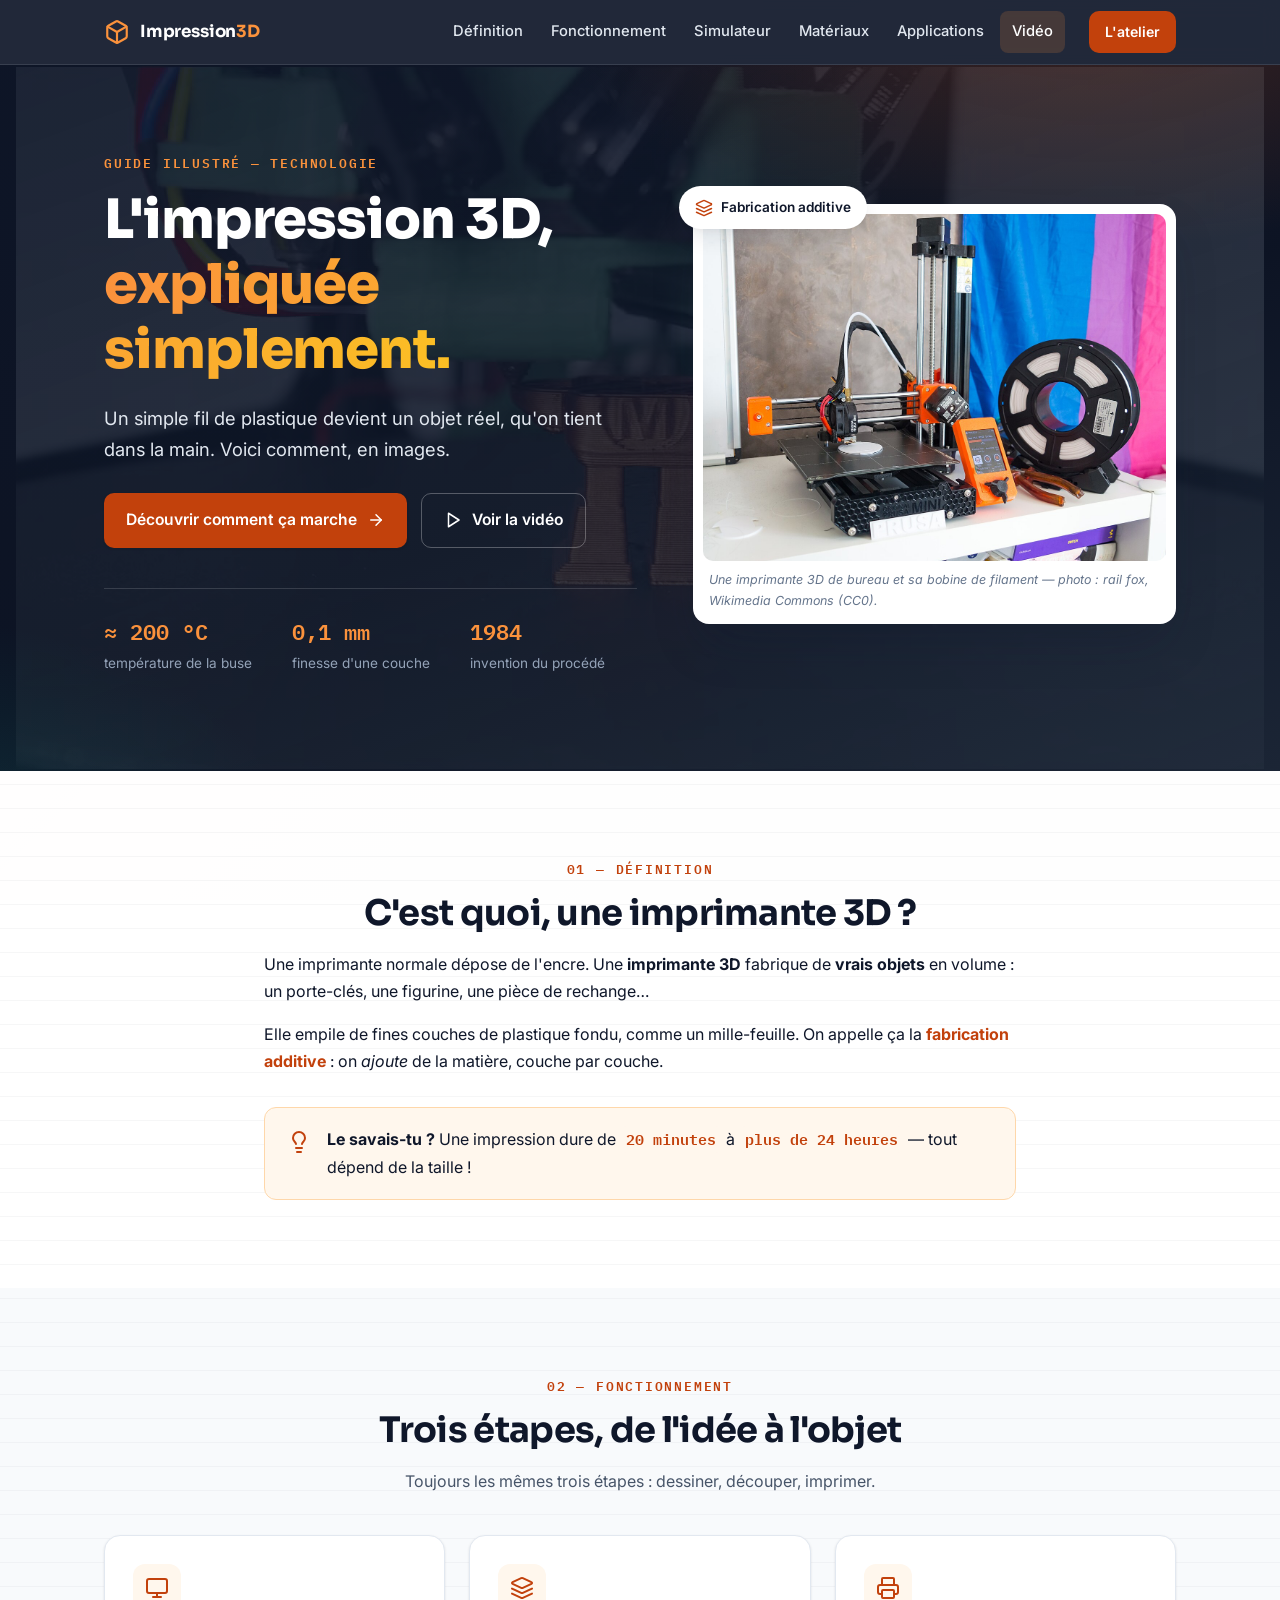
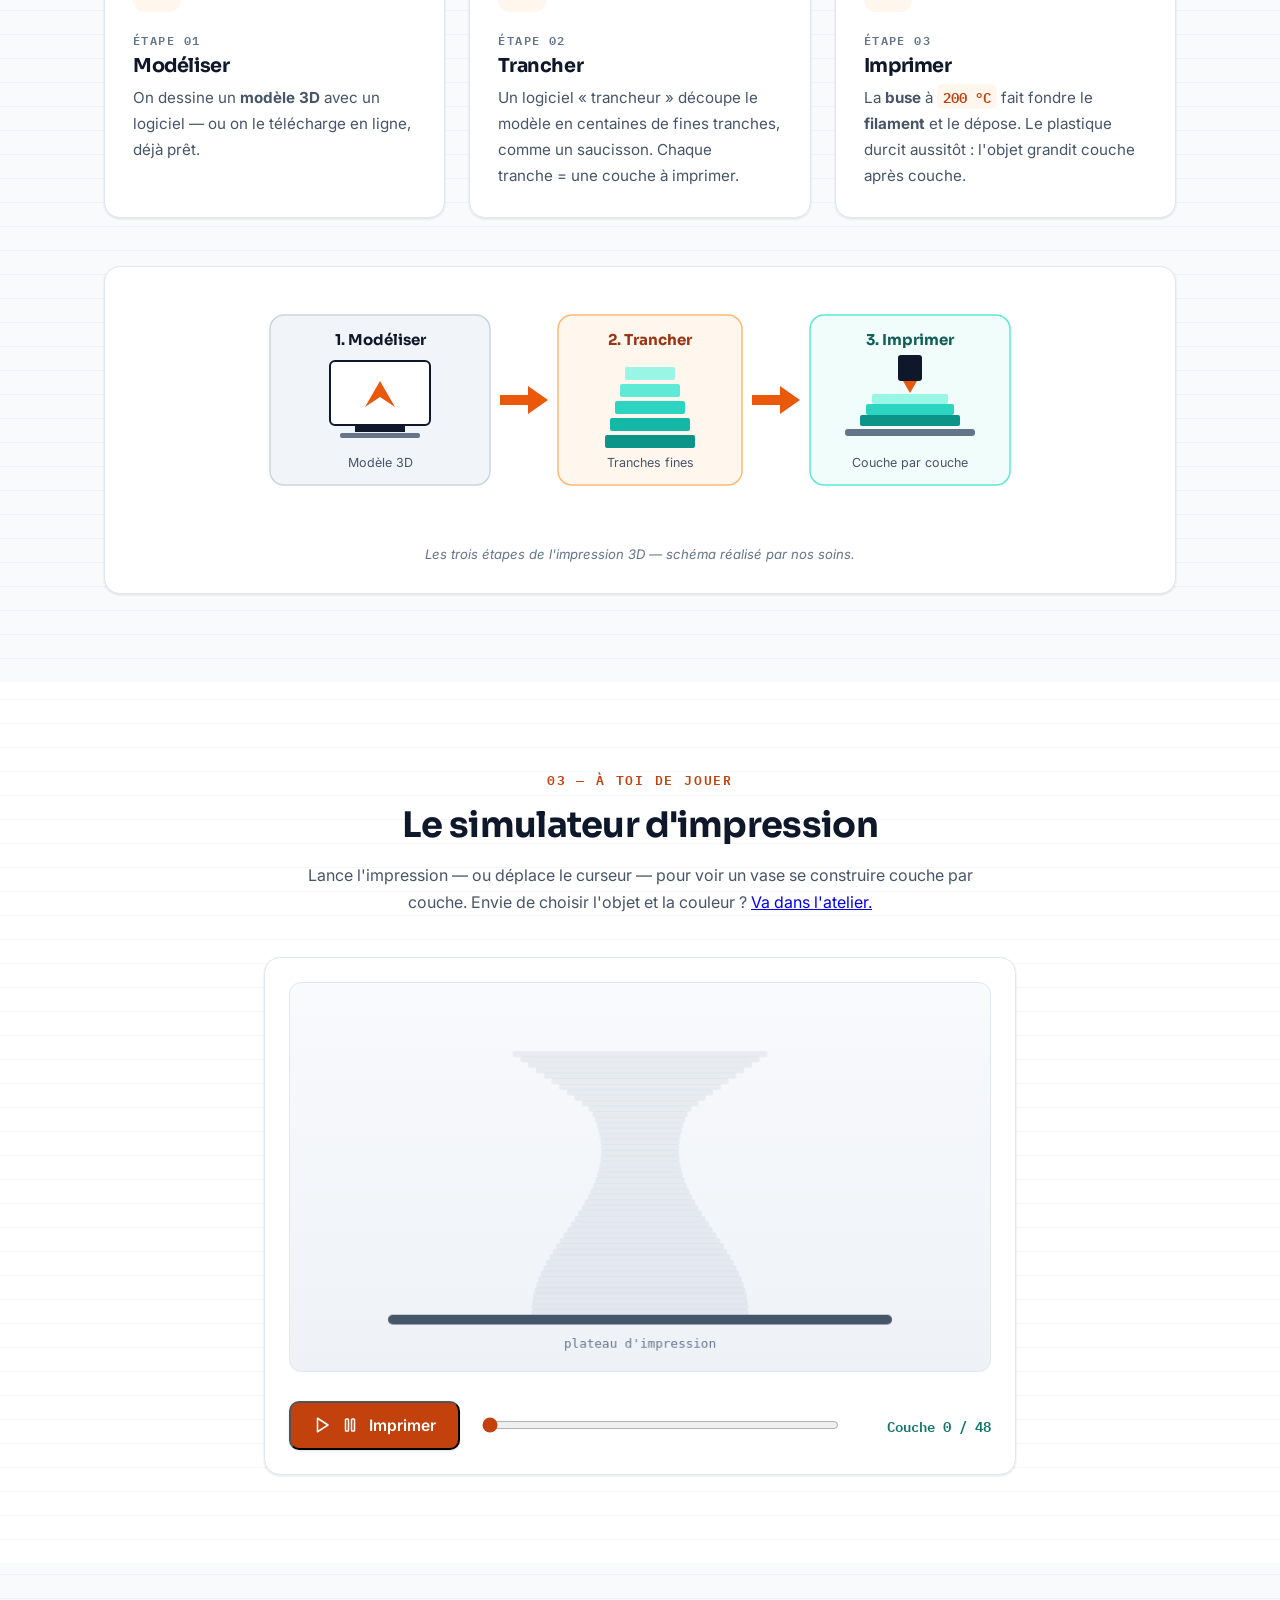
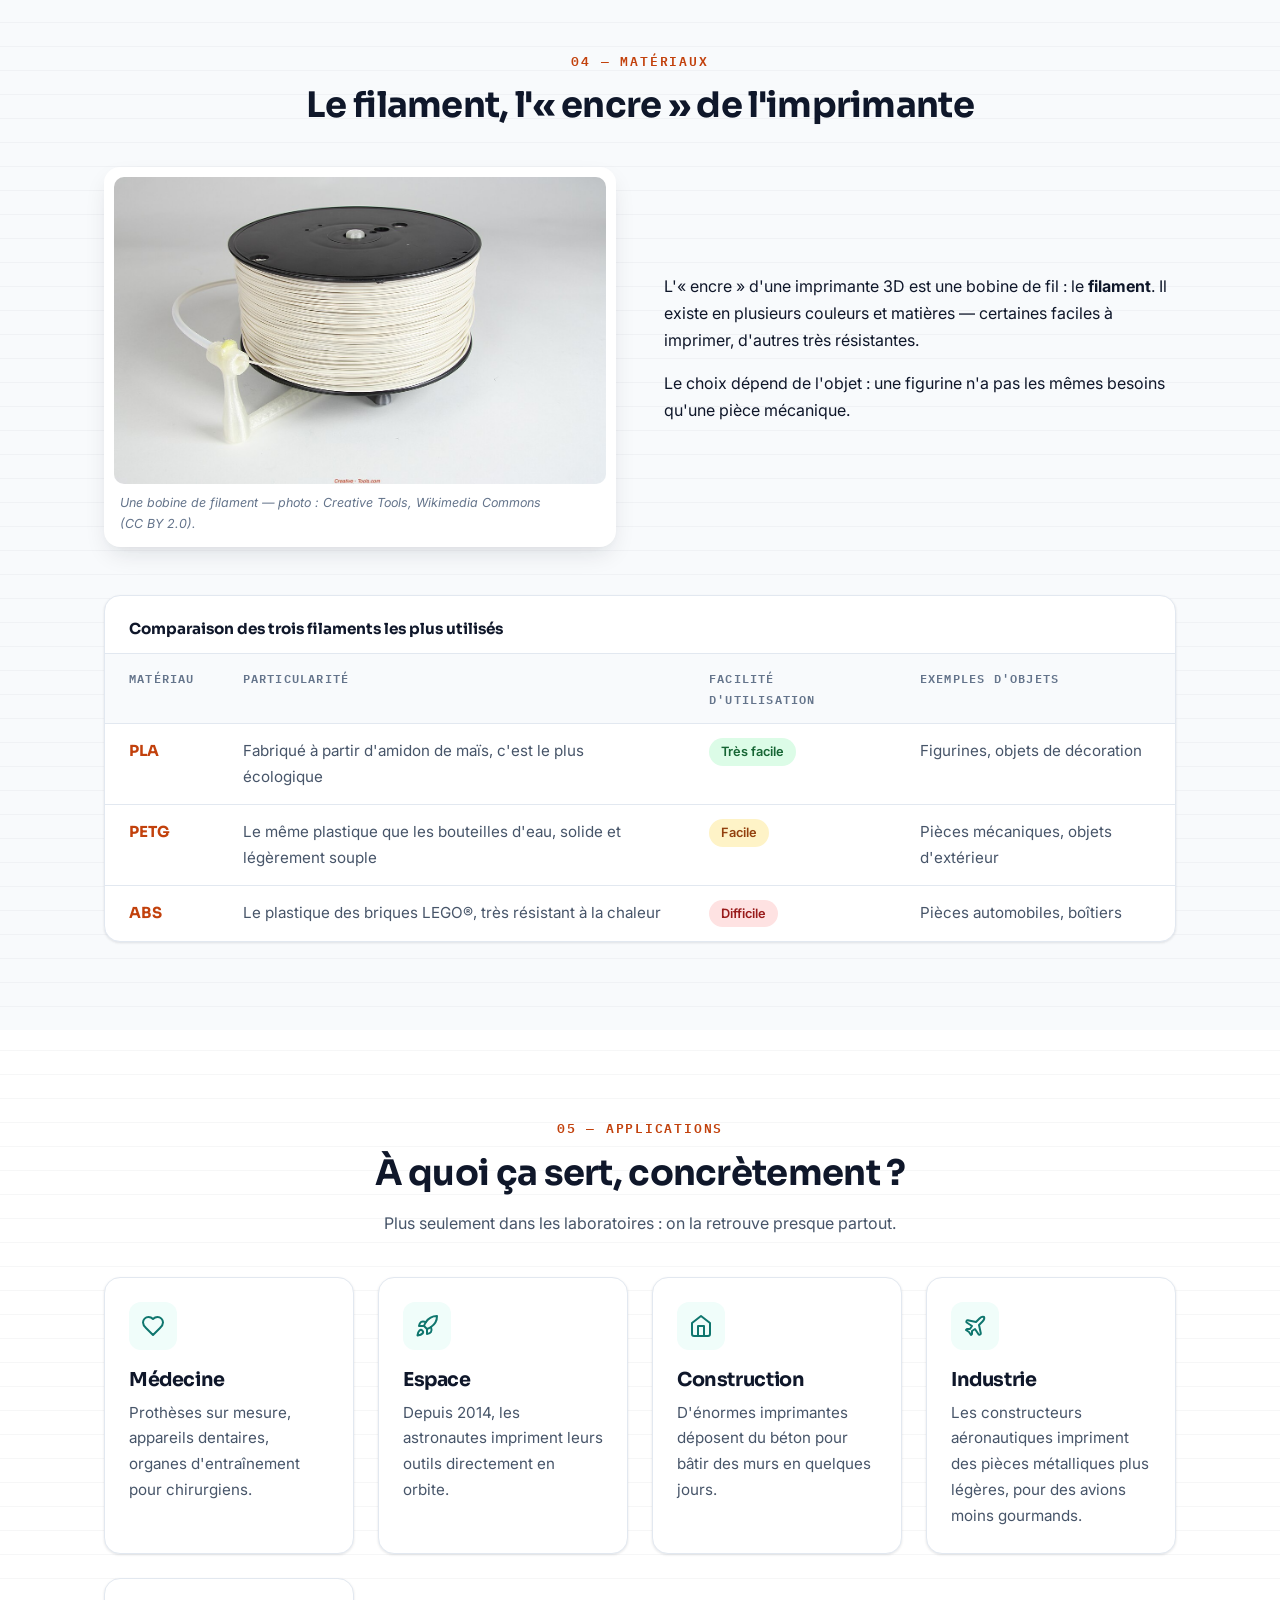
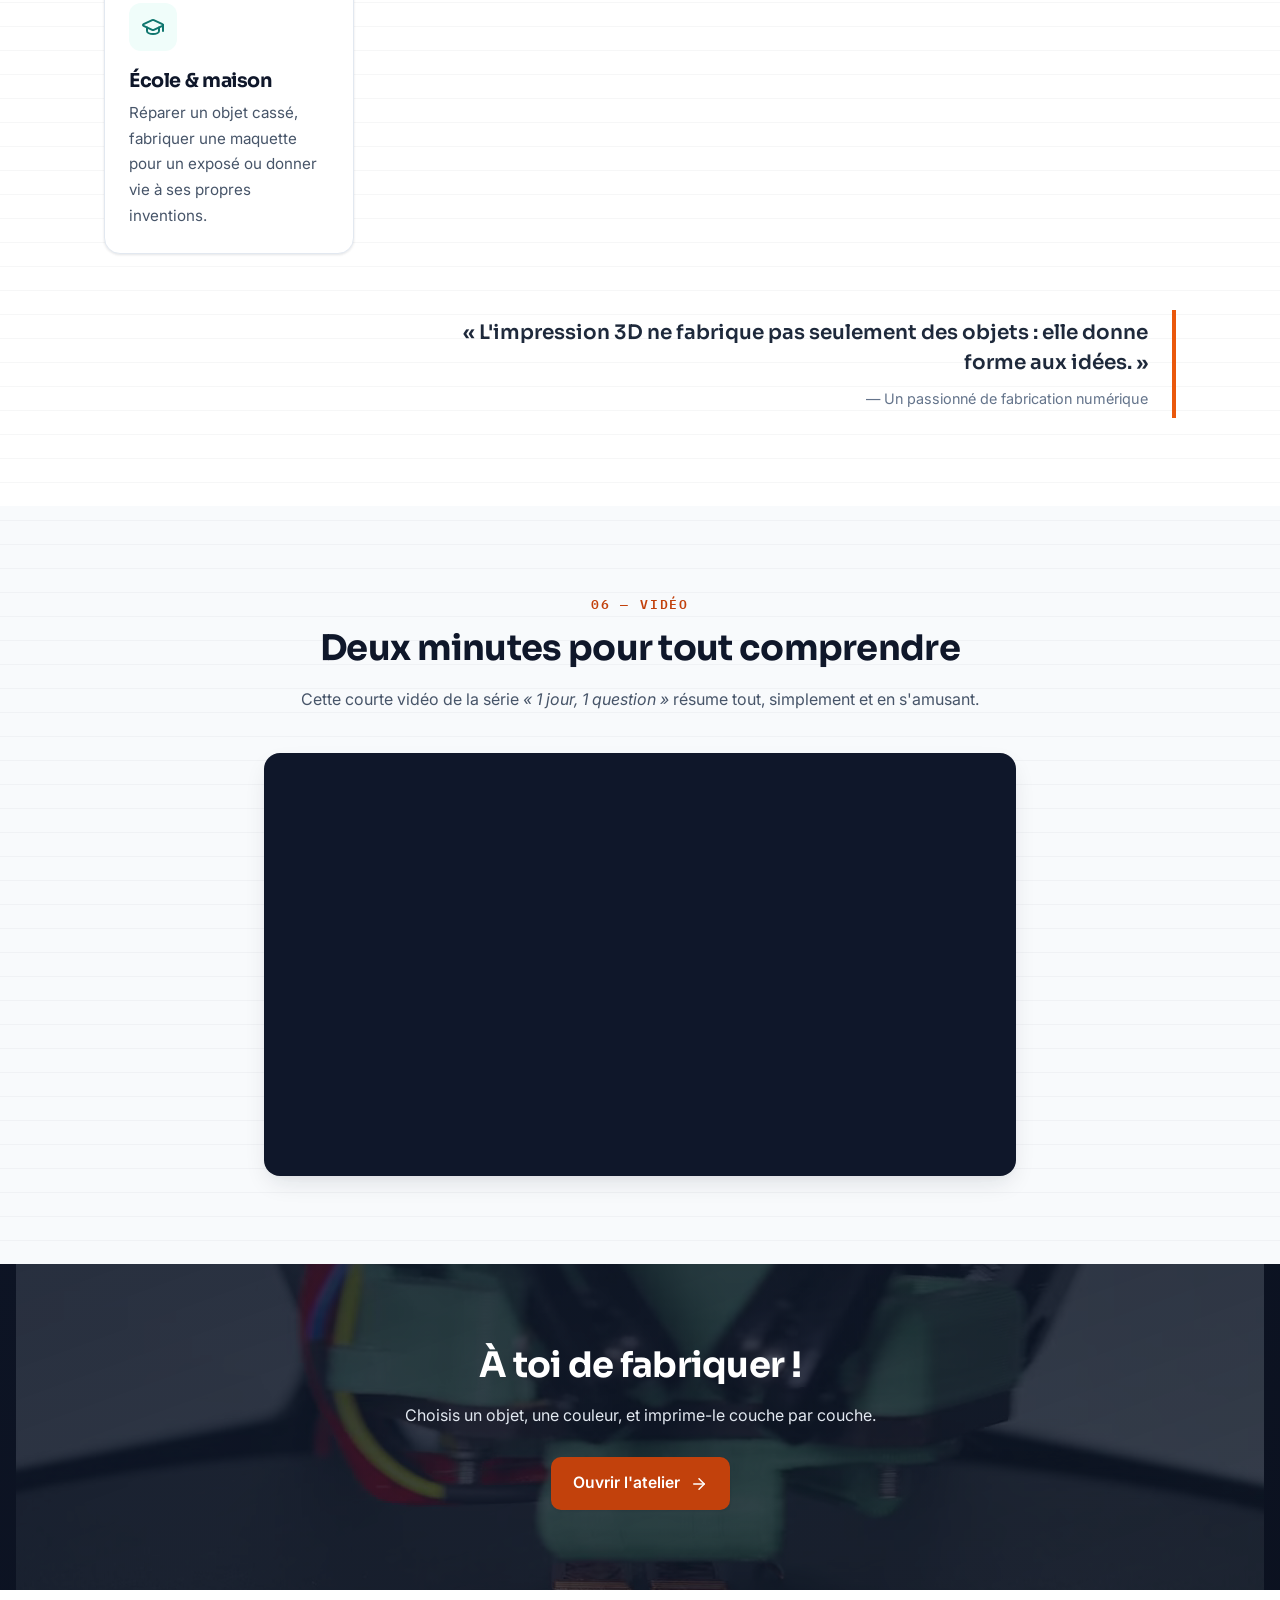
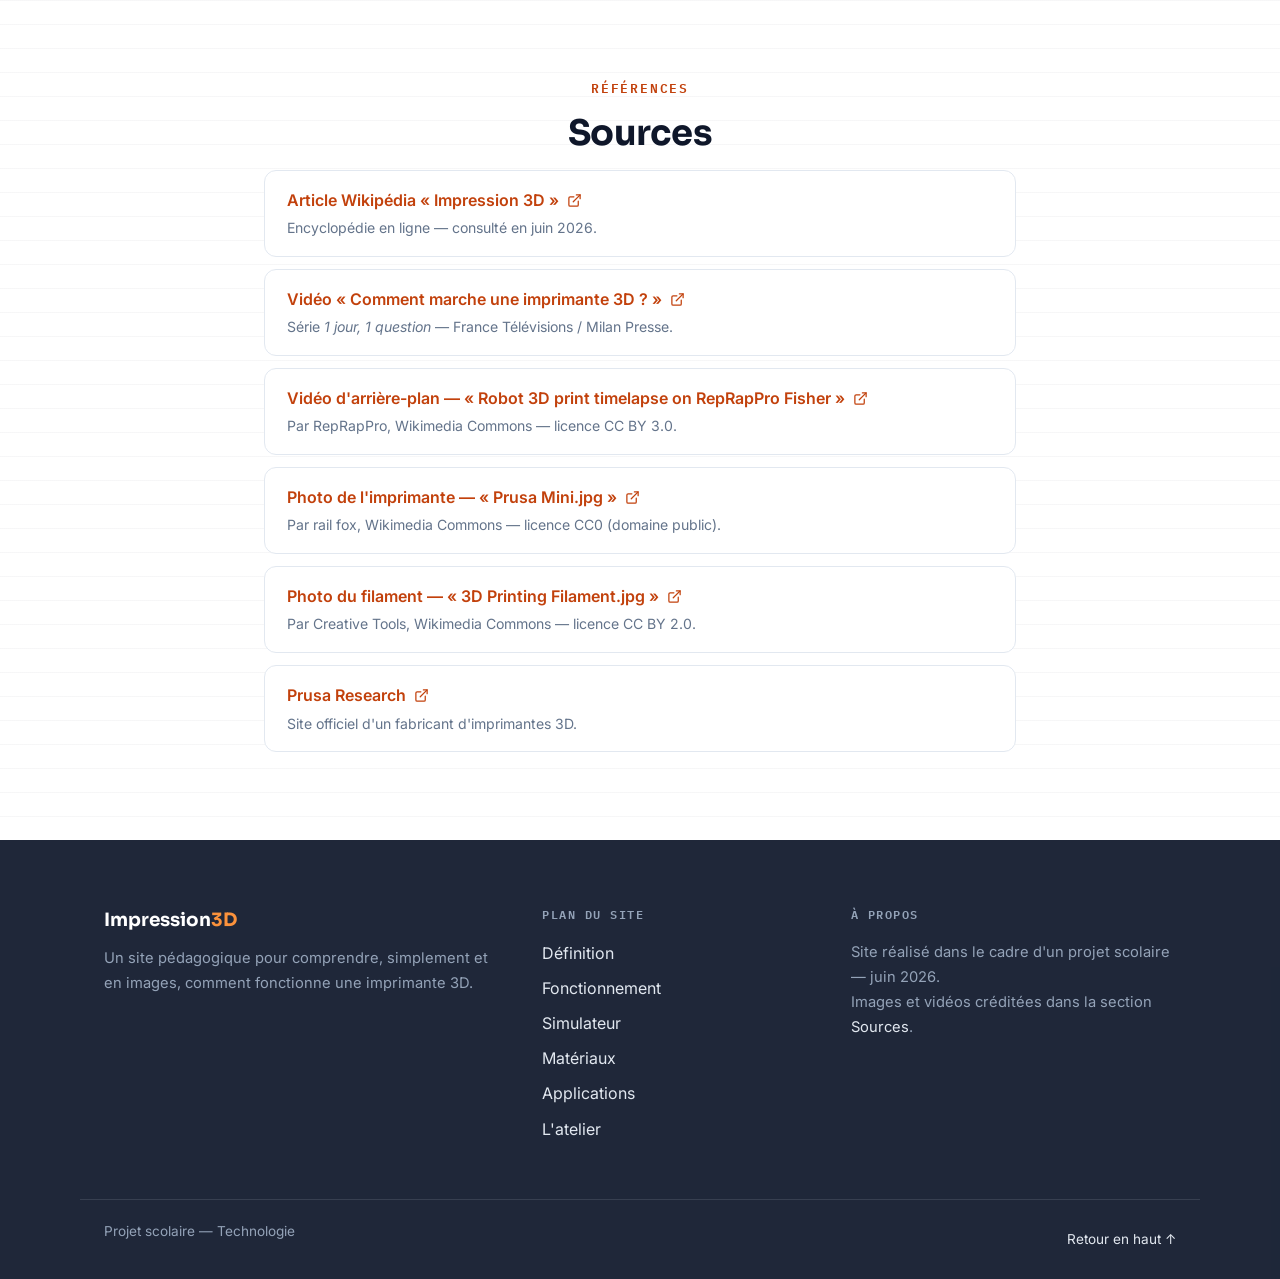
==== index.html @ 4b85662d "Site : comment fonctionne une imprimante 3D Site informatif en français (HTML/CSS/JS) avec guide ill" ====
<!DOCTYPE html>
<html lang="fr">
<head>
    <meta charset="UTF-8">
    <meta name="viewport" content="width=device-width, initial-scale=1.0">
    <meta name="description" content="Guide simple et illustré pour comprendre le fonctionnement d'une imprimante 3D : modélisation, tranchage, impression couche par couche, matériaux et applications.">
    <title>Impression 3D — Comprendre comment ça marche</title>
    <link rel="preconnect" href="https://fonts.googleapis.com">
    <link rel="preconnect" href="https://fonts.gstatic.com" crossorigin>
    <link href="https://fonts.googleapis.com/css2?family=Inter:ital,wght@0,400;0,500;0,600;1,400&family=Sora:wght@600;700;800&family=IBM+Plex+Mono:wght@500;600&display=swap" rel="stylesheet">
    <link rel="stylesheet" href="style.css">
    <script src="script.js" defer></script>
</head>
<body>

<!-- ===== Barre de navigation ===== -->
<header class="navbar">
    <div class="container navbar-inner">
        <a class="logo" href="#accueil" aria-label="Retour à l'accueil">
            <svg class="logo-mark" viewBox="0 0 24 24" fill="none" stroke="currentColor" stroke-width="2" stroke-linecap="round" stroke-linejoin="round" aria-hidden="true">
                <path d="M21 8a2 2 0 0 0-1-1.73l-7-4a2 2 0 0 0-2 0l-7 4A2 2 0 0 0 3 8v8a2 2 0 0 0 1 1.73l7 4a2 2 0 0 0 2 0l7-4A2 2 0 0 0 21 16Z"/>
                <path d="m3.3 7 8.7 5 8.7-5"/><path d="M12 22V12"/>
            </svg>
            <span class="logo-text">Impression<span class="logo-accent">3D</span></span>
        </a>
        <nav class="nav-links" id="menu-principal" aria-label="Navigation principale">
            <a href="#definition">Définition</a>
            <a href="#fonctionnement">Fonctionnement</a>
            <a href="#simulateur">Simulateur</a>
            <a href="#materiaux">Matériaux</a>
            <a href="#applications">Applications</a>
            <a href="#video">Vidéo</a>
        </nav>
        <a class="btn btn-nav" href="atelier.html">L'atelier</a>
        <button class="menu-burger" type="button" aria-expanded="false" aria-controls="menu-principal" aria-label="Ouvrir le menu">
            <svg viewBox="0 0 24 24" fill="none" stroke="currentColor" stroke-width="2" stroke-linecap="round" stroke-linejoin="round" aria-hidden="true"><line x1="4" x2="20" y1="6" y2="6"/><line x1="4" x2="20" y1="12" y2="12"/><line x1="4" x2="20" y1="18" y2="18"/></svg>
        </button>
    </div>
</header>

<main id="accueil">

    <!-- ===== Section héros ===== -->
    <section class="hero">
        <video class="hero-video" autoplay muted loop playsinline aria-hidden="true" tabindex="-1">
            <source src="videos/impression-3d-timelapse.webm" type="video/webm">
        </video>
        <div class="hero-overlay" aria-hidden="true"></div>
        <div class="container hero-grid">
            <div class="hero-text">
                <p class="eyebrow eyebrow-light">Guide illustré — Technologie</p>
                <h1>L'impression 3D,<br><span class="text-gradient">expliquée simplement.</span></h1>
                <p class="lead">
                    Un simple fil de plastique devient un objet réel, qu'on tient dans la main.
                    Voici comment, en images.
                </p>
                <div class="hero-actions">
                    <a class="btn btn-primary" href="#fonctionnement">
                        Découvrir comment ça marche
                        <svg viewBox="0 0 24 24" fill="none" stroke="currentColor" stroke-width="2" stroke-linecap="round" stroke-linejoin="round" aria-hidden="true"><path d="M5 12h14"/><path d="m12 5 7 7-7 7"/></svg>
                    </a>
                    <a class="btn btn-ghost" href="#video">
                        <svg viewBox="0 0 24 24" fill="none" stroke="currentColor" stroke-width="2" stroke-linecap="round" stroke-linejoin="round" aria-hidden="true"><path d="m6 3 14 9-14 9V3z"/></svg>
                        Voir la vidéo
                    </a>
                </div>
                <dl class="hero-stats">
                    <div class="stat">
                        <dt class="stat-value" data-cible="200" data-prefixe="≈ " data-suffixe=" °C">≈ 200 °C</dt>
                        <dd class="stat-label">température de la buse</dd>
                    </div>
                    <div class="stat">
                        <dt class="stat-value" data-cible="0.1" data-decimales="1" data-suffixe=" mm">0,1 mm</dt>
                        <dd class="stat-label">finesse d'une couche</dd>
                    </div>
                    <div class="stat">
                        <dt class="stat-value" data-cible="1984" data-depart="1900">1984</dt>
                        <dd class="stat-label">invention du procédé</dd>
                    </div>
                </dl>
            </div>
            <div class="hero-media">
                <figure class="media-frame">
                    <img src="images/imprimante-3d.jpg" width="960" height="744"
                         alt="Imprimante 3D de bureau Prusa Mini accompagnée de sa bobine de filament blanc">
                    <figcaption>Une imprimante 3D de bureau et sa bobine de filament — photo : rail fox, Wikimedia Commons (CC0).</figcaption>
                </figure>
                <div class="floating-badge" aria-hidden="true">
                    <svg viewBox="0 0 24 24" fill="none" stroke="currentColor" stroke-width="2" stroke-linecap="round" stroke-linejoin="round"><path d="m12.83 2.18a2 2 0 0 0-1.66 0L2.6 6.08a1 1 0 0 0 0 1.83l8.58 3.91a2 2 0 0 0 1.66 0l8.58-3.9a1 1 0 0 0 0-1.84Z"/><path d="m22 17.65-9.17 4.16a2 2 0 0 1-1.66 0L2 17.65"/><path d="m22 12.65-9.17 4.16a2 2 0 0 1-1.66 0L2 12.65"/></svg>
                    Fabrication additive
                </div>
            </div>
        </div>
    </section>

    <!-- ===== Section 1 : définition ===== -->
    <section id="definition" class="section">
        <div class="container narrow">
            <p class="eyebrow centre">01 — Définition</p>
            <h2 class="centre">C'est quoi, une imprimante 3D&nbsp;?</h2>
            <p>
                Une imprimante normale dépose de l'encre. Une <strong>imprimante 3D</strong> fabrique
                de <strong>vrais objets</strong> en volume&nbsp;: un porte-clés, une figurine, une pièce
                de rechange&hellip;
            </p>
            <p>
                Elle empile de fines couches de plastique fondu, comme un mille-feuille. On appelle ça
                la <strong class="texte-accent">fabrication additive</strong>&nbsp;: on <em>ajoute</em>
                de la matière, couche par couche.
            </p>
            <aside class="callout">
                <svg class="callout-icon" viewBox="0 0 24 24" fill="none" stroke="currentColor" stroke-width="2" stroke-linecap="round" stroke-linejoin="round" aria-hidden="true"><path d="M15 14c.2-1 .7-1.7 1.5-2.5 1-.9 1.5-2.2 1.5-3.5A6 6 0 0 0 6 8c0 1 .2 2.2 1.5 3.5.7.7 1.3 1.5 1.5 2.5"/><path d="M9 18h6"/><path d="M10 22h4"/></svg>
                <p><strong>Le savais-tu&nbsp;?</strong> Une impression dure de
                <span class="donnee">20&nbsp;minutes</span> à
                <span class="donnee">plus de 24&nbsp;heures</span> — tout dépend de la taille&nbsp;!</p>
            </aside>
        </div>
    </section>

    <!-- ===== Section 2 : fonctionnement ===== -->
    <section id="fonctionnement" class="section section-alt">
        <div class="container">
            <p class="eyebrow centre">02 — Fonctionnement</p>
            <h2 class="centre">Trois étapes, de l'idée à l'objet</h2>
            <p class="section-intro centre">
                Toujours les mêmes trois étapes&nbsp;: dessiner, découper, imprimer.
            </p>

            <div class="cards-3">
                <article class="card">
                    <div class="card-icon">
                        <svg viewBox="0 0 24 24" fill="none" stroke="currentColor" stroke-width="2" stroke-linecap="round" stroke-linejoin="round" aria-hidden="true"><rect width="20" height="14" x="2" y="3" rx="2"/><line x1="8" x2="16" y1="21" y2="21"/><line x1="12" x2="12" y1="17" y2="21"/></svg>
                    </div>
                    <p class="card-step">Étape 01</p>
                    <h3>Modéliser</h3>
                    <p>
                        On dessine un <strong>modèle 3D</strong> avec un logiciel — ou on le télécharge
                        en ligne, déjà prêt.
                    </p>
                </article>
                <article class="card">
                    <div class="card-icon">
                        <svg viewBox="0 0 24 24" fill="none" stroke="currentColor" stroke-width="2" stroke-linecap="round" stroke-linejoin="round" aria-hidden="true"><path d="m12.83 2.18a2 2 0 0 0-1.66 0L2.6 6.08a1 1 0 0 0 0 1.83l8.58 3.91a2 2 0 0 0 1.66 0l8.58-3.9a1 1 0 0 0 0-1.84Z"/><path d="m22 17.65-9.17 4.16a2 2 0 0 1-1.66 0L2 17.65"/><path d="m22 12.65-9.17 4.16a2 2 0 0 1-1.66 0L2 12.65"/></svg>
                    </div>
                    <p class="card-step">Étape 02</p>
                    <h3>Trancher</h3>
                    <p>
                        Un logiciel «&nbsp;trancheur&nbsp;» découpe le modèle en centaines de fines
                        tranches, comme un saucisson. Chaque tranche&nbsp;= une couche à imprimer.
                    </p>
                </article>
                <article class="card">
                    <div class="card-icon">
                        <svg viewBox="0 0 24 24" fill="none" stroke="currentColor" stroke-width="2" stroke-linecap="round" stroke-linejoin="round" aria-hidden="true"><path d="M6 18H4a2 2 0 0 1-2-2v-5a2 2 0 0 1 2-2h16a2 2 0 0 1 2 2v5a2 2 0 0 1-2 2h-2"/><rect x="6" y="14" width="12" height="8" rx="1"/><path d="M6 9V3a1 1 0 0 1 1-1h10a1 1 0 0 1 1 1v6"/></svg>
                    </div>
                    <p class="card-step">Étape 03</p>
                    <h3>Imprimer</h3>
                    <p>
                        La <strong>buse</strong> à <span class="donnee">200&nbsp;°C</span> fait fondre le
                        <strong>filament</strong> et le dépose. Le plastique durcit aussitôt&nbsp;: l'objet
                        grandit couche après couche.
                    </p>
                </article>
            </div>

            <figure class="diagramme">
                <svg viewBox="0 0 760 230" xmlns="http://www.w3.org/2000/svg" role="img" aria-label="Schéma des trois étapes de l'impression 3D : modélisation, tranchage, impression couche par couche">
                    <!-- Étape 1 : ordinateur -->
                    <rect x="10" y="20" width="220" height="170" rx="14" fill="#f1f5f9" stroke="#cbd5e1" stroke-width="1.5"/>
                    <text x="120" y="50" text-anchor="middle" font-size="15" font-weight="700" fill="#0f172a" font-family="Sora, Inter, sans-serif">1. Modéliser</text>
                    <rect x="70" y="66" width="100" height="64" rx="5" fill="#ffffff" stroke="#0f172a" stroke-width="2"/>
                    <polygon points="105,112 120,86 135,112 120,102" fill="#ea580c"/>
                    <rect x="95" y="130" width="50" height="7" fill="#0f172a"/>
                    <rect x="80" y="138" width="80" height="5" rx="2" fill="#64748b"/>
                    <text x="120" y="172" text-anchor="middle" font-size="12.5" fill="#475569" font-family="Inter, sans-serif">Modèle 3D</text>
                    <!-- Flèche -->
                    <polygon points="240,100 268,100 268,91 288,105 268,119 268,110 240,110" fill="#ea580c"/>
                    <!-- Étape 2 : tranchage -->
                    <rect x="298" y="20" width="184" height="170" rx="14" fill="#fff7ed" stroke="#fdba74" stroke-width="1.5"/>
                    <text x="390" y="50" text-anchor="middle" font-size="15" font-weight="700" fill="#9a3412" font-family="Sora, Inter, sans-serif">2. Trancher</text>
                    <rect x="345" y="140" width="90" height="13" rx="2" fill="#0d9488"/>
                    <rect x="350" y="123" width="80" height="13" rx="2" fill="#14b8a6"/>
                    <rect x="355" y="106" width="70" height="13" rx="2" fill="#2dd4bf"/>
                    <rect x="360" y="89" width="60" height="13" rx="2" fill="#5eead4"/>
                    <rect x="365" y="72" width="50" height="13" rx="2" fill="#99f6e4"/>
                    <text x="390" y="172" text-anchor="middle" font-size="12.5" fill="#475569" font-family="Inter, sans-serif">Tranches fines</text>
                    <!-- Flèche -->
                    <polygon points="492,100 520,100 520,91 540,105 520,119 520,110 492,110" fill="#ea580c"/>
                    <!-- Étape 3 : impression -->
                    <rect x="550" y="20" width="200" height="170" rx="14" fill="#f0fdfa" stroke="#5eead4" stroke-width="1.5"/>
                    <text x="650" y="50" text-anchor="middle" font-size="15" font-weight="700" fill="#115e59" font-family="Sora, Inter, sans-serif">3. Imprimer</text>
                    <rect x="638" y="60" width="24" height="26" rx="3" fill="#0f172a"/>
                    <polygon points="643,86 657,86 650,98" fill="#ea580c"/>
                    <rect x="600" y="120" width="100" height="11" rx="2" fill="#0d9488"/>
                    <rect x="606" y="109" width="88" height="11" rx="2" fill="#2dd4bf"/>
                    <rect x="612" y="99" width="76" height="10" rx="2" fill="#99f6e4"/>
                    <rect x="585" y="134" width="130" height="7" rx="3" fill="#64748b"/>
                    <text x="650" y="172" text-anchor="middle" font-size="12.5" fill="#475569" font-family="Inter, sans-serif">Couche par couche</text>
                </svg>
                <figcaption>Les trois étapes de l'impression 3D — schéma réalisé par nos soins.</figcaption>
            </figure>
        </div>
    </section>

    <!-- ===== Section 3 : simulateur interactif ===== -->
    <section id="simulateur" class="section">
        <div class="container narrow">
            <p class="eyebrow centre">03 — À toi de jouer</p>
            <h2 class="centre">Le simulateur d'impression</h2>
            <p class="section-intro centre">
                Lance l'impression — ou déplace le curseur — pour voir un vase se construire
                couche par couche. Envie de choisir l'objet et la couleur&nbsp;?
                <a href="atelier.html">Va dans l'atelier.</a>
            </p>
            <div class="simulateur-carte">
                <canvas id="canvas-impression" width="720" height="400"
                        role="img" aria-label="Animation interactive : un vase est construit couche par couche sur le plateau d'une imprimante 3D"></canvas>
                <div class="simulateur-controles">
                    <button id="btn-lecture" class="btn btn-primary" type="button">
                        <svg id="icone-play" viewBox="0 0 24 24" fill="none" stroke="currentColor" stroke-width="2" stroke-linecap="round" stroke-linejoin="round" aria-hidden="true"><path d="m6 3 14 9-14 9V3z"/></svg>
                        <svg id="icone-pause" viewBox="0 0 24 24" fill="none" stroke="currentColor" stroke-width="2" stroke-linecap="round" stroke-linejoin="round" aria-hidden="true" hidden><rect x="14" y="4" width="4" height="16" rx="1"/><rect x="6" y="4" width="4" height="16" rx="1"/></svg>
                        <span id="btn-lecture-texte">Imprimer</span>
                    </button>
                    <input type="range" id="curseur-couches" min="0" max="48" value="0" step="1"
                           aria-label="Nombre de couches imprimées">
                    <p class="compteur-couches" aria-live="polite"><span id="affichage-couches">Couche 0 / 48</span></p>
                </div>
                <noscript><p class="noscript-avert">Active JavaScript pour utiliser le simulateur interactif.</p></noscript>
            </div>
        </div>
    </section>

    <!-- ===== Section 4 : matériaux ===== -->
    <section id="materiaux" class="section section-alt">
        <div class="container">
            <p class="eyebrow centre">04 — Matériaux</p>
            <h2 class="centre">Le filament, l'« encre » de l'imprimante</h2>
            <div class="deux-colonnes">
                <figure class="media-frame">
                    <img src="images/filament.jpg" width="960" height="540" loading="lazy"
                         alt="Bobine de filament plastique blanc utilisée par une imprimante 3D">
                    <figcaption>Une bobine de filament — photo : Creative Tools, Wikimedia Commons (CC&nbsp;BY&nbsp;2.0).</figcaption>
                </figure>
                <div>
                    <p>
                        L'«&nbsp;encre&nbsp;» d'une imprimante 3D est une bobine de fil&nbsp;: le
                        <strong>filament</strong>. Il existe en plusieurs couleurs et matières —
                        certaines faciles à imprimer, d'autres très résistantes.
                    </p>
                    <p>
                        Le choix dépend de l'objet&nbsp;: une figurine n'a pas les mêmes besoins
                        qu'une pièce mécanique.
                    </p>
                </div>
            </div>

            <div class="table-wrap">
                <table>
                    <caption>Comparaison des trois filaments les plus utilisés</caption>
                    <thead>
                        <tr>
                            <th scope="col">Matériau</th>
                            <th scope="col">Particularité</th>
                            <th scope="col">Facilité d'utilisation</th>
                            <th scope="col">Exemples d'objets</th>
                        </tr>
                    </thead>
                    <tbody>
                        <tr>
                            <th scope="row">PLA</th>
                            <td>Fabriqué à partir d'amidon de maïs, c'est le plus écologique</td>
                            <td><span class="badge badge-vert">Très facile</span></td>
                            <td>Figurines, objets de décoration</td>
                        </tr>
                        <tr>
                            <th scope="row">PETG</th>
                            <td>Le même plastique que les bouteilles d'eau, solide et légèrement souple</td>
                            <td><span class="badge badge-ambre">Facile</span></td>
                            <td>Pièces mécaniques, objets d'extérieur</td>
                        </tr>
                        <tr>
                            <th scope="row">ABS</th>
                            <td>Le plastique des briques LEGO®, très résistant à la chaleur</td>
                            <td><span class="badge badge-rouge">Difficile</span></td>
                            <td>Pièces automobiles, boîtiers</td>
                        </tr>
                    </tbody>
                </table>
            </div>
        </div>
    </section>

    <!-- ===== Section 5 : applications ===== -->
    <section id="applications" class="section">
        <div class="container">
            <p class="eyebrow centre">05 — Applications</p>
            <h2 class="centre">À quoi ça sert, concrètement&nbsp;?</h2>
            <p class="section-intro centre">
                Plus seulement dans les laboratoires&nbsp;: on la retrouve presque partout.
            </p>
            <div class="cards-grid">
                <article class="card card-compacte">
                    <div class="card-icon card-icon-teal">
                        <svg viewBox="0 0 24 24" fill="none" stroke="currentColor" stroke-width="2" stroke-linecap="round" stroke-linejoin="round" aria-hidden="true"><path d="M19 14c1.49-1.46 3-3.21 3-5.5A5.5 5.5 0 0 0 16.5 3c-1.76 0-3 .5-4.5 2-1.5-1.5-2.74-2-4.5-2A5.5 5.5 0 0 0 2 8.5c0 2.3 1.5 4.05 3 5.5l7 7Z"/></svg>
                    </div>
                    <h3>Médecine</h3>
                    <p>Prothèses sur mesure, appareils dentaires, organes d'entraînement pour chirurgiens.</p>
                </article>
                <article class="card card-compacte">
                    <div class="card-icon card-icon-teal">
                        <svg viewBox="0 0 24 24" fill="none" stroke="currentColor" stroke-width="2" stroke-linecap="round" stroke-linejoin="round" aria-hidden="true"><path d="M4.5 16.5c-1.5 1.26-2 5-2 5s3.74-.5 5-2c.71-.84.7-2.13-.09-2.91a2.18 2.18 0 0 0-2.91-.09z"/><path d="m12 15-3-3a22 22 0 0 1 2-3.95A12.88 12.88 0 0 1 22 2c0 2.72-.78 7.5-6 11a22.35 22.35 0 0 1-4 2z"/><path d="M9 12H4s.55-3.03 2-4c1.62-1.08 5 0 5 0"/><path d="M12 15v5s3.03-.55 4-2c1.08-1.62 0-5 0-5"/></svg>
                    </div>
                    <h3>Espace</h3>
                    <p>Depuis 2014, les astronautes impriment leurs outils directement en orbite.</p>
                </article>
                <article class="card card-compacte">
                    <div class="card-icon card-icon-teal">
                        <svg viewBox="0 0 24 24" fill="none" stroke="currentColor" stroke-width="2" stroke-linecap="round" stroke-linejoin="round" aria-hidden="true"><path d="m3 9 9-7 9 7v11a2 2 0 0 1-2 2H5a2 2 0 0 1-2-2z"/><polyline points="9 22 9 12 15 12 15 22"/></svg>
                    </div>
                    <h3>Construction</h3>
                    <p>D'énormes imprimantes déposent du béton pour bâtir des murs en quelques jours.</p>
                </article>
                <article class="card card-compacte">
                    <div class="card-icon card-icon-teal">
                        <svg viewBox="0 0 24 24" fill="none" stroke="currentColor" stroke-width="2" stroke-linecap="round" stroke-linejoin="round" aria-hidden="true"><path d="M17.8 19.2 16 11l3.5-3.5C21 6 21.5 4 21 3c-1-.5-3 0-4.5 1.5L13 8 4.8 6.2c-.5-.1-.9.1-1.1.5l-.3.5c-.2.5-.1 1 .3 1.3L9 12l-2 3H4l-1 1 3 2 2 3 1-1v-3l3-2 3.5 5.3c.3.4.8.5 1.3.3l.5-.2c.4-.3.6-.7.5-1.2z"/></svg>
                    </div>
                    <h3>Industrie</h3>
                    <p>Les constructeurs aéronautiques impriment des pièces métalliques plus légères, pour des avions moins gourmands.</p>
                </article>
                <article class="card card-compacte">
                    <div class="card-icon card-icon-teal">
                        <svg viewBox="0 0 24 24" fill="none" stroke="currentColor" stroke-width="2" stroke-linecap="round" stroke-linejoin="round" aria-hidden="true"><path d="M21.42 10.922a1 1 0 0 0-.019-1.838L12.83 5.18a2 2 0 0 0-1.66 0L2.6 9.08a1 1 0 0 0 0 1.832l8.57 3.908a2 2 0 0 0 1.66 0z"/><path d="M22 10v6"/><path d="M6 12.5V16a6 3 0 0 0 12 0v-3.5"/></svg>
                    </div>
                    <h3>École &amp; maison</h3>
                    <p>Réparer un objet cassé, fabriquer une maquette pour un exposé ou donner vie à ses propres inventions.</p>
                </article>
            </div>

            <blockquote class="citation">
                «&nbsp;L'impression 3D ne fabrique pas seulement des objets&nbsp;:
                elle donne forme aux idées.&nbsp;»
                <cite>— Un passionné de fabrication numérique</cite>
            </blockquote>
        </div>
    </section>

    <!-- ===== Section 6 : vidéo ===== -->
    <section id="video" class="section section-alt">
        <div class="container narrow">
            <p class="eyebrow centre">06 — Vidéo</p>
            <h2 class="centre">Deux minutes pour tout comprendre</h2>
            <p class="section-intro centre">
                Cette courte vidéo de la série <em>«&nbsp;1 jour, 1 question&nbsp;»</em> résume
                tout, simplement et en s'amusant.
            </p>
            <div class="cadre-video">
                <iframe src="https://www.youtube-nocookie.com/embed/wOCCVW6zsdU"
                        title="Comment marche une imprimante 3D ? — 1 jour, 1 question"
                        loading="lazy"
                        allow="accelerometer; autoplay; clipboard-write; encrypted-media; gyroscope; picture-in-picture"
                        allowfullscreen></iframe>
            </div>
        </div>
    </section>

    <!-- ===== Bande d'appel à l'action (vidéo en boucle) ===== -->
    <section class="bande-cta">
        <video class="bande-video" autoplay muted loop playsinline aria-hidden="true" tabindex="-1">
            <source src="videos/impression-3d-timelapse.webm" type="video/webm">
        </video>
        <div class="bande-overlay" aria-hidden="true"></div>
        <div class="container bande-contenu">
            <h2>À toi de fabriquer&nbsp;!</h2>
            <p>Choisis un objet, une couleur, et imprime-le couche par couche.</p>
            <a class="btn btn-primary" href="atelier.html">
                Ouvrir l'atelier
                <svg viewBox="0 0 24 24" fill="none" stroke="currentColor" stroke-width="2" stroke-linecap="round" stroke-linejoin="round" aria-hidden="true"><path d="M5 12h14"/><path d="m12 5 7 7-7 7"/></svg>
            </a>
        </div>
    </section>

    <!-- ===== Sources ===== -->
    <section id="sources" class="section">
        <div class="container narrow">
            <p class="eyebrow centre">Références</p>
            <h2 class="centre">Sources</h2>
            <ul class="liste-sources">
                <li>
                    <a href="https://fr.wikipedia.org/wiki/Impression_3D" target="_blank" rel="noopener">
                        Article Wikipédia «&nbsp;Impression 3D&nbsp;»
                        <svg viewBox="0 0 24 24" fill="none" stroke="currentColor" stroke-width="2" stroke-linecap="round" stroke-linejoin="round" aria-hidden="true"><path d="M15 3h6v6"/><path d="M10 14 21 3"/><path d="M18 13v6a2 2 0 0 1-2 2H5a2 2 0 0 1-2-2V8a2 2 0 0 1 2-2h6"/></svg>
                    </a>
                    <span>Encyclopédie en ligne — consulté en juin 2026.</span>
                </li>
                <li>
                    <a href="https://www.youtube.com/watch?v=wOCCVW6zsdU" target="_blank" rel="noopener">
                        Vidéo «&nbsp;Comment marche une imprimante 3D&nbsp;?&nbsp;»
                        <svg viewBox="0 0 24 24" fill="none" stroke="currentColor" stroke-width="2" stroke-linecap="round" stroke-linejoin="round" aria-hidden="true"><path d="M15 3h6v6"/><path d="M10 14 21 3"/><path d="M18 13v6a2 2 0 0 1-2 2H5a2 2 0 0 1-2-2V8a2 2 0 0 1 2-2h6"/></svg>
                    </a>
                    <span>Série <em>1 jour, 1 question</em> — France Télévisions / Milan Presse.</span>
                </li>
                <li>
                    <a href="https://commons.wikimedia.org/wiki/File:Robot_3D_print_timelapse_on_RepRapPro_Fisher.webm" target="_blank" rel="noopener">
                        Vidéo d'arrière-plan — «&nbsp;Robot 3D print timelapse on RepRapPro Fisher&nbsp;»
                        <svg viewBox="0 0 24 24" fill="none" stroke="currentColor" stroke-width="2" stroke-linecap="round" stroke-linejoin="round" aria-hidden="true"><path d="M15 3h6v6"/><path d="M10 14 21 3"/><path d="M18 13v6a2 2 0 0 1-2 2H5a2 2 0 0 1-2-2V8a2 2 0 0 1 2-2h6"/></svg>
                    </a>
                    <span>Par RepRapPro, Wikimedia Commons — licence CC&nbsp;BY&nbsp;3.0.</span>
                </li>
                <li>
                    <a href="https://commons.wikimedia.org/wiki/File:Prusa_Mini.jpg" target="_blank" rel="noopener">
                        Photo de l'imprimante — «&nbsp;Prusa Mini.jpg&nbsp;»
                        <svg viewBox="0 0 24 24" fill="none" stroke="currentColor" stroke-width="2" stroke-linecap="round" stroke-linejoin="round" aria-hidden="true"><path d="M15 3h6v6"/><path d="M10 14 21 3"/><path d="M18 13v6a2 2 0 0 1-2 2H5a2 2 0 0 1-2-2V8a2 2 0 0 1 2-2h6"/></svg>
                    </a>
                    <span>Par rail fox, Wikimedia Commons — licence CC0 (domaine public).</span>
                </li>
                <li>
                    <a href="https://commons.wikimedia.org/wiki/File:3D_Printing_Filament.jpg" target="_blank" rel="noopener">
                        Photo du filament — «&nbsp;3D Printing Filament.jpg&nbsp;»
                        <svg viewBox="0 0 24 24" fill="none" stroke="currentColor" stroke-width="2" stroke-linecap="round" stroke-linejoin="round" aria-hidden="true"><path d="M15 3h6v6"/><path d="M10 14 21 3"/><path d="M18 13v6a2 2 0 0 1-2 2H5a2 2 0 0 1-2-2V8a2 2 0 0 1 2-2h6"/></svg>
                    </a>
                    <span>Par Creative Tools, Wikimedia Commons — licence CC&nbsp;BY&nbsp;2.0.</span>
                </li>
                <li>
                    <a href="https://www.prusa3d.com/fr/" target="_blank" rel="noopener">
                        Prusa Research
                        <svg viewBox="0 0 24 24" fill="none" stroke="currentColor" stroke-width="2" stroke-linecap="round" stroke-linejoin="round" aria-hidden="true"><path d="M15 3h6v6"/><path d="M10 14 21 3"/><path d="M18 13v6a2 2 0 0 1-2 2H5a2 2 0 0 1-2-2V8a2 2 0 0 1 2-2h6"/></svg>
                    </a>
                    <span>Site officiel d'un fabricant d'imprimantes 3D.</span>
                </li>
            </ul>
        </div>
    </section>

</main>

<!-- ===== Pied de page ===== -->
<footer class="footer">
    <div class="container footer-grid">
        <div>
            <p class="footer-logo">Impression<span class="logo-accent">3D</span></p>
            <p class="footer-blurb">
                Un site pédagogique pour comprendre, simplement et en images,
                comment fonctionne une imprimante 3D.
            </p>
        </div>
        <nav aria-label="Plan du site">
            <p class="footer-titre">Plan du site</p>
            <ul>
                <li><a href="#definition">Définition</a></li>
                <li><a href="#fonctionnement">Fonctionnement</a></li>
                <li><a href="#simulateur">Simulateur</a></li>
                <li><a href="#materiaux">Matériaux</a></li>
                <li><a href="#applications">Applications</a></li>
                <li><a href="atelier.html">L'atelier</a></li>
            </ul>
        </nav>
        <div>
            <p class="footer-titre">À propos</p>
            <p class="footer-blurb">
                Site réalisé dans le cadre d'un projet scolaire — juin 2026.<br>
                Images et vidéos créditées dans la section <a href="#sources">Sources</a>.
            </p>
        </div>
    </div>
    <div class="container footer-bas">
        <p>Projet scolaire — Technologie</p>
        <a href="#accueil">Retour en haut ↑</a>
    </div>
</footer>

<button id="retour-haut" type="button" aria-label="Retour en haut de la page" hidden>
    <svg viewBox="0 0 24 24" fill="none" stroke="currentColor" stroke-width="2" stroke-linecap="round" stroke-linejoin="round" aria-hidden="true"><path d="m18 15-6-6-6 6"/></svg>
</button>

</body>
</html>
---- style.css ----
/* =====================================================
   Impression 3D — feuille de style
   Système de design :
   - Polices : Sora (titres), Inter (texte), IBM Plex Mono (données)
   - Couleurs sémantiques : encre ardoise + orange filament + sarcelle
   - Espacement : gamme de 8 px — Rayons : 8 / 12 / 16 px
   ===================================================== */

:root {
    /* Couleurs */
    --encre: #0f172a;
    --encre-2: #1e293b;
    --encre-douce: #475569;
    --encre-legere: #64748b;
    --surface: #ffffff;
    --fond: #f8fafc;
    --bordure: #e2e8f0;
    --primaire: #ea580c;          /* orange filament — décor */
    --primaire-fort: #c2410c;     /* orange foncé — texte & boutons (AA) */
    --primaire-pale: #fff7ed;
    --sarcelle: #0d9488;
    --sarcelle-fonce: #0f766e;
    --sarcelle-pale: #f0fdfa;
    --sur-sombre: #e2e8f0;
    --sur-sombre-vif: #fb923c;

    /* Typographie */
    --police-titres: "Sora", "Segoe UI", system-ui, sans-serif;
    --police-texte: "Inter", "Segoe UI", system-ui, sans-serif;
    --police-mono: "IBM Plex Mono", "Consolas", monospace;

    /* Effets */
    --ombre-1: 0 1px 3px rgba(15, 23, 42, 0.08), 0 1px 2px rgba(15, 23, 42, 0.04);
    --ombre-2: 0 10px 25px -5px rgba(15, 23, 42, 0.12), 0 4px 10px -6px rgba(15, 23, 42, 0.08);
    --ombre-3: 0 25px 50px -12px rgba(15, 23, 42, 0.28);
    --rayon: 12px;
    --rayon-g: 16px;
    --transition: 200ms ease-out;
}

* { box-sizing: border-box; }

html {
    scroll-behavior: smooth;
}

@media (prefers-reduced-motion: reduce) {
    html { scroll-behavior: auto; }
    *, *::before, *::after {
        animation: none !important;
        transition: none !important;
    }
    /* La brume reste affichée, figée dans un état centré agréable */
    body::before { background-position: 50% 50%; }
}

body {
    margin: 0;
    font-family: var(--police-texte);
    font-size: 1rem;
    line-height: 1.7;
    color: var(--encre);
    background-color: var(--fond);
    -webkit-font-smoothing: antialiased;
}

/* ===== Brume d'atelier — ambiance derrière tout le site (CSS seul) =====
   Un dégradé très léger aux couleurs de la marque dérive lentement.
   Il transparaît à travers les sections translucides : les zones claires
   « respirent » sans vidéo de fond et sans nuire à la lecture. */
body::before {
    content: "";
    position: fixed;
    inset: 0;
    z-index: -2;
    pointer-events: none;
    background: linear-gradient(-45deg,
        rgba(234, 88, 12, 0.07),
        rgba(13, 148, 136, 0.06),
        rgba(15, 23, 42, 0.04),
        rgba(234, 88, 12, 0.06));
    background-size: 400% 400%;
    animation: derive 20s ease-in-out infinite;
}

@keyframes derive {
    0%   { background-position: 0% 0%; }
    50%  { background-position: 100% 100%; }
    100% { background-position: 0% 0%; }
}

::selection {
    background: var(--primaire);
    color: #ffffff;
}

:focus-visible {
    outline: 3px solid var(--primaire);
    outline-offset: 2px;
    border-radius: 4px;
}

img { display: block; max-width: 100%; height: auto; }

.container {
    max-width: 1120px;
    margin: 0 auto;
    padding: 0 24px;
}

.container.narrow { max-width: 800px; }

/* Les ancres s'arrêtent sous la barre de navigation collante */
section[id] { scroll-margin-top: 88px; }

/* =====================================================
   Typographie
   ===================================================== */

h1, h2, h3 {
    font-family: var(--police-titres);
    line-height: 1.2;
    margin: 0 0 16px;
    letter-spacing: -0.02em;
    color: var(--encre);
}

h1 { font-size: clamp(2.2rem, 4.5vw, 3.4rem); font-weight: 800; }
h2 { font-size: clamp(1.6rem, 3vw, 2.2rem); font-weight: 700; }
h3 { font-size: 1.2rem; font-weight: 700; margin-bottom: 8px; }

p { margin: 0 0 16px; }

.centre { text-align: center; }            /* mise en forme : centré */

.eyebrow {
    font-family: var(--police-mono);
    font-size: 0.8rem;
    font-weight: 600;
    text-transform: uppercase;
    letter-spacing: 0.14em;
    color: var(--primaire-fort);            /* couleur de police n°2 */
    margin-bottom: 12px;
}

.eyebrow-light { color: var(--sur-sombre-vif); }

.lead {
    font-size: 1.15rem;
    color: var(--sur-sombre);
    max-width: 34em;
}

.section-intro {
    color: var(--encre-douce);              /* couleur de police n°3 */
    max-width: 44em;
    margin: 0 auto 40px;
}

.texte-accent { color: var(--primaire-fort); }

.donnee {
    font-family: var(--police-mono);
    font-weight: 600;
    font-size: 0.92em;
    color: var(--primaire-fort);
    background: var(--primaire-pale);
    padding: 1px 6px;
    border-radius: 6px;
    white-space: nowrap;
}

/* =====================================================
   Barre de navigation
   ===================================================== */

.navbar {
    position: sticky;
    top: 0;
    z-index: 100;
    background: rgba(15, 23, 42, 0.92);
    backdrop-filter: blur(10px);
    border-bottom: 1px solid rgba(226, 232, 240, 0.12);
}

.navbar-inner {
    display: flex;
    align-items: center;
    gap: 24px;
    height: 64px;
}

.logo {
    display: inline-flex;
    align-items: center;
    gap: 10px;
    text-decoration: none;
    color: #ffffff;
}

.logo-mark {
    width: 26px;
    height: 26px;
    color: var(--sur-sombre-vif);
    flex-shrink: 0;
}

.logo-text {
    font-family: var(--police-titres);
    font-weight: 700;
    font-size: 1.05rem;
    letter-spacing: -0.01em;
}

.logo-accent { color: var(--sur-sombre-vif); }

.nav-links {
    display: flex;
    gap: 4px;
    margin-left: auto;
}

.nav-links a {
    color: var(--sur-sombre);
    text-decoration: none;
    font-size: 0.92rem;
    font-weight: 500;
    padding: 8px 12px;
    border-radius: 8px;
    transition: color var(--transition), background-color var(--transition);
}

.nav-links a:hover {
    color: #ffffff;
    background: rgba(255, 255, 255, 0.08);
}

/* Lien de la section en cours de lecture (scrollspy) */
.nav-links a.actif {
    color: #ffffff;
    background: rgba(251, 146, 60, 0.16);
}

/* Bouton du menu mobile */
.menu-burger {
    display: none;
    align-items: center;
    justify-content: center;
    width: 44px;
    height: 44px;
    background: none;
    border: 1px solid rgba(255, 255, 255, 0.25);
    border-radius: 10px;
    color: #ffffff;
    cursor: pointer;
}

.menu-burger svg { width: 22px; height: 22px; }

/* =====================================================
   Boutons
   ===================================================== */

.btn {
    display: inline-flex;
    align-items: center;
    gap: 10px;
    font-family: var(--police-texte);
    font-weight: 600;
    font-size: 0.98rem;
    text-decoration: none;
    padding: 13px 22px;
    border-radius: 10px;
    cursor: pointer;
    transition: background-color var(--transition), transform var(--transition), box-shadow var(--transition);
}

.btn svg { width: 18px; height: 18px; flex-shrink: 0; }

.btn:active { transform: scale(0.97); }

.btn-primary {
    background: var(--primaire-fort);
    color: #ffffff;
    box-shadow: var(--ombre-1);
}

.btn-primary:hover {
    background: #9a3412;
    box-shadow: var(--ombre-2);
    transform: translateY(-1px);
}

.btn-ghost {
    color: #ffffff;
    border: 1px solid rgba(255, 255, 255, 0.28);
}

.btn-ghost:hover { background: rgba(255, 255, 255, 0.08); }

.btn-nav {
    background: var(--primaire-fort);
    color: #ffffff;
    font-size: 0.88rem;
    padding: 9px 16px;
    white-space: nowrap;
    margin-left: auto;
}

/* Sur grand écran, le menu pousse déjà le bouton à droite */
@media (min-width: 761px) {
    .btn-nav { margin-left: 0; }
}

.btn-nav:hover { background: #9a3412; }

/* =====================================================
   Section héros
   ===================================================== */

.hero {
    position: relative;
    overflow: hidden;
    background: linear-gradient(160deg, #0f172a 0%, #1e293b 100%);  /* secours si la vidéo ne charge pas */
    color: #ffffff;
    padding: 88px 0 96px;
}

/* Vidéo en boucle, propre au héros (décorative) */
.hero-video {
    position: absolute;
    inset: 0;
    width: 100%;
    height: 100%;
    object-fit: cover;
}

/* Voile sombre : garantit la lisibilité du texte sur la vidéo */
.hero-overlay {
    position: absolute;
    inset: 0;
    background:
        radial-gradient(900px 420px at 85% -10%, rgba(234, 88, 12, 0.22), transparent 60%),
        radial-gradient(700px 380px at -10% 110%, rgba(13, 148, 136, 0.18), transparent 60%),
        linear-gradient(160deg, rgba(15, 23, 42, 0.92) 0%, rgba(15, 23, 42, 0.85) 55%, rgba(30, 41, 59, 0.90) 100%);
}

.hero-grid {
    position: relative;
    z-index: 1;
    display: grid;
    grid-template-columns: 1.05fr 0.95fr;
    gap: 56px;
    align-items: center;
}

.hero h1 { color: #ffffff; margin-bottom: 20px; }

.text-gradient {
    background: linear-gradient(90deg, #fb923c, #fbbf24);
    -webkit-background-clip: text;
    background-clip: text;
    color: transparent;
}

.hero-actions {
    display: flex;
    flex-wrap: wrap;
    gap: 14px;
    margin: 28px 0 40px;
}

.hero-stats {
    display: flex;
    gap: 40px;
    margin: 0;
    padding: 24px 0 0;
    border-top: 1px solid rgba(255, 255, 255, 0.14);
}

.stat-value {
    font-family: var(--police-mono);
    font-size: 1.35rem;
    font-weight: 600;
    color: var(--sur-sombre-vif);            /* couleur de police n°4 */
}

.stat-label {
    margin: 2px 0 0;
    font-size: 0.85rem;
    color: #94a3b8;
}

.hero-media { position: relative; }

.media-frame {
    margin: 0;
    background: var(--surface);
    border-radius: var(--rayon-g);
    padding: 10px;
    box-shadow: var(--ombre-3);
}

.media-frame img {
    border-radius: calc(var(--rayon-g) - 6px);
    width: 100%;
    aspect-ratio: 4 / 3;
    object-fit: cover;
}

#materiaux .media-frame { box-shadow: var(--ombre-2); }
#materiaux .media-frame img { aspect-ratio: 16 / 10; }

.media-frame figcaption {
    font-size: 0.78rem;
    font-style: italic;
    color: var(--encre-legere);
    padding: 8px 6px 2px;
}

.floating-badge {
    position: absolute;
    top: -18px;
    left: -14px;
    display: inline-flex;
    align-items: center;
    gap: 8px;
    background: var(--surface);
    color: var(--encre);
    font-weight: 600;
    font-size: 0.85rem;
    padding: 10px 16px;
    border-radius: 999px;
    box-shadow: var(--ombre-2);
}

.floating-badge svg { width: 18px; height: 18px; color: var(--primaire-fort); }

/* =====================================================
   Sections
   ===================================================== */

/* Sections translucides : la brume colorée transparaît subtilement.
   Une fine texture de « lignes de couche » rappelle l'impression 3D. */
.section {
    position: relative;
    overflow: hidden;
    padding: 88px 0;
    background: rgba(255, 255, 255, 0.92);
}

.section-alt { background: rgba(248, 250, 252, 0.86); }

.section::before {
    content: "";
    position: absolute;
    inset: 0;
    z-index: 0;
    pointer-events: none;
    background: repeating-linear-gradient(
        0deg,
        transparent 0 23px,
        rgba(15, 23, 42, 0.035) 23px 24px);
}

.section > .container { position: relative; z-index: 1; }

/* =====================================================
   Cartes
   ===================================================== */

.cards-3 {
    display: grid;
    grid-template-columns: repeat(3, 1fr);
    gap: 24px;
    margin-bottom: 48px;
}

.cards-grid {
    display: grid;
    grid-template-columns: repeat(auto-fit, minmax(230px, 1fr));
    gap: 24px;
}

.card {
    background: var(--surface);
    border: 1px solid var(--bordure);
    border-radius: var(--rayon-g);
    padding: 28px;
    box-shadow: var(--ombre-1);
    transition: transform var(--transition), box-shadow var(--transition);
}

.card:hover {
    transform: translateY(-4px);
    box-shadow: var(--ombre-2);
}

.card p:last-child { margin-bottom: 0; color: var(--encre-douce); font-size: 0.95rem; }

.card-icon {
    display: inline-flex;
    align-items: center;
    justify-content: center;
    width: 48px;
    height: 48px;
    border-radius: 12px;
    background: var(--primaire-pale);
    color: var(--primaire-fort);
    margin-bottom: 18px;
}

.card-icon svg { width: 24px; height: 24px; }

.card-icon-teal {
    background: var(--sarcelle-pale);
    color: var(--sarcelle-fonce);
}

.card-step {
    font-family: var(--police-mono);
    font-size: 0.75rem;
    font-weight: 600;
    text-transform: uppercase;
    letter-spacing: 0.12em;
    color: var(--encre-legere);
    margin-bottom: 4px;
}

.card-compacte { padding: 24px; }

/* =====================================================
   Encadré, schéma, citation
   ===================================================== */

.callout {
    display: flex;
    gap: 16px;
    align-items: flex-start;
    background: var(--primaire-pale);
    border: 1px solid #fed7aa;
    border-radius: var(--rayon);
    padding: 18px 22px;
    margin-top: 32px;
}

.callout-icon {
    width: 24px;
    height: 24px;
    color: var(--primaire-fort);
    flex-shrink: 0;
    margin-top: 4px;
}

.callout p { margin: 0; }

.diagramme {
    margin: 0;
    background: var(--surface);
    border: 1px solid var(--bordure);
    border-radius: var(--rayon-g);
    padding: 28px;
    box-shadow: var(--ombre-1);
    text-align: center;
}

.diagramme svg { max-width: 760px; width: 100%; height: auto; }

.diagramme figcaption {
    font-size: 0.82rem;
    font-style: italic;
    color: var(--encre-legere);
    margin-top: 10px;
}

.citation {
    text-align: right;                       /* mise en forme : aligné à droite */
    font-family: var(--police-titres);
    font-size: 1.25rem;
    font-weight: 600;
    line-height: 1.5;
    color: var(--encre-2);
    border-right: 4px solid var(--primaire);
    padding: 8px 24px 8px 0;
    margin: 56px 0 0 auto;
    max-width: 36em;
}

.citation cite {
    display: block;
    font-family: var(--police-texte);
    font-style: normal;
    font-weight: 400;
    font-size: 0.9rem;
    color: var(--encre-legere);
    margin-top: 10px;
}

/* =====================================================
   Disposition à deux colonnes
   ===================================================== */

.deux-colonnes {
    display: grid;
    grid-template-columns: 1fr 1fr;
    gap: 48px;
    align-items: center;
    margin: 40px 0 48px;
}

/* =====================================================
   Tableau
   ===================================================== */

.table-wrap {
    background: var(--surface);
    border: 1px solid var(--bordure);
    border-radius: var(--rayon-g);
    box-shadow: var(--ombre-1);
    overflow-x: auto;
}

table {
    width: 100%;
    border-collapse: collapse;
    font-size: 0.95rem;
}

caption {
    caption-side: top;
    text-align: left;
    font-family: var(--police-titres);
    font-weight: 700;
    color: var(--encre);
    padding: 20px 24px 12px;
}

th, td {
    padding: 14px 24px;
    text-align: left;
    border-top: 1px solid var(--bordure);
    vertical-align: top;
}

thead th {
    font-family: var(--police-mono);
    font-size: 0.75rem;
    font-weight: 600;
    text-transform: uppercase;
    letter-spacing: 0.1em;
    color: var(--encre-legere);
    background: var(--fond);
}

tbody th {
    font-family: var(--police-titres);
    font-weight: 700;
    color: var(--primaire-fort);
    white-space: nowrap;
}

tbody td { color: var(--encre-douce); }

tbody tr { transition: background-color var(--transition); }
tbody tr:hover { background: var(--fond); }

.badge {
    display: inline-block;
    font-size: 0.8rem;
    font-weight: 600;
    padding: 3px 12px;
    border-radius: 999px;
    white-space: nowrap;
}

.badge-vert  { background: #dcfce7; color: #166534; }   /* couleur n°5 */
.badge-ambre { background: #fef3c7; color: #92400e; }   /* couleur n°6 */
.badge-rouge { background: #fee2e2; color: #991b1b; }   /* couleur n°7 */

/* =====================================================
   Vidéo
   ===================================================== */

.cadre-video {
    aspect-ratio: 16 / 9;
    background: var(--encre);
    border-radius: var(--rayon-g);
    overflow: hidden;
    box-shadow: var(--ombre-2);
}

.cadre-video iframe {
    width: 100%;
    height: 100%;
    border: 0;
    display: block;
}

/* =====================================================
   Bande d'appel à l'action (vidéo en boucle)
   ===================================================== */

.bande-cta {
    position: relative;
    overflow: hidden;
    background: linear-gradient(160deg, #0f172a 0%, #1e293b 100%);
    color: #ffffff;
    text-align: center;
    padding: 80px 0;
}

.bande-video {
    position: absolute;
    inset: 0;
    width: 100%;
    height: 100%;
    object-fit: cover;
}

.bande-overlay {
    position: absolute;
    inset: 0;
    background: linear-gradient(160deg, rgba(15, 23, 42, 0.86) 0%, rgba(15, 23, 42, 0.76) 100%);
}

.bande-contenu { position: relative; z-index: 1; }

.bande-contenu h2 { color: #ffffff; }

.bande-contenu p {
    color: var(--sur-sombre);
    margin-bottom: 28px;
}

/* =====================================================
   Simulateur d'impression
   ===================================================== */

.simulateur-carte {
    background: var(--surface);
    border: 1px solid var(--bordure);
    border-radius: var(--rayon-g);
    padding: 24px;
    box-shadow: var(--ombre-1);
}

#canvas-impression {
    width: 100%;
    height: auto;
    background: linear-gradient(180deg, #f8fafc 0%, #eef2f7 100%);
    border: 1px solid var(--bordure);
    border-radius: var(--rayon);
}

.simulateur-controles {
    display: flex;
    align-items: center;
    gap: 20px;
    margin-top: 20px;
}

#curseur-couches {
    flex: 1;
    accent-color: var(--primaire-fort);
    cursor: pointer;
    min-height: 24px;
}

.compteur-couches {
    font-family: var(--police-mono);
    font-size: 0.85rem;
    font-weight: 600;
    color: var(--sarcelle-fonce);
    white-space: nowrap;
    margin: 0;
    min-width: 130px;
    text-align: right;
}

/* =====================================================
   Animations d'apparition au défilement
   ===================================================== */

.reveal {
    opacity: 0;
    transform: translateY(24px);
    transition: opacity 500ms ease-out, transform 500ms ease-out;
}

.reveal.visible {
    opacity: 1;
    transform: none;
}

/* =====================================================
   Bouton « retour en haut »
   ===================================================== */

#retour-haut {
    position: fixed;
    right: 24px;
    bottom: 24px;
    z-index: 90;
    width: 48px;
    height: 48px;
    display: flex;
    align-items: center;
    justify-content: center;
    background: var(--encre);
    color: #ffffff;
    border: none;
    border-radius: 50%;
    box-shadow: var(--ombre-2);
    cursor: pointer;
    transition: background-color var(--transition), transform var(--transition);
}

#retour-haut[hidden] { display: none; }

#retour-haut:hover {
    background: var(--primaire-fort);
    transform: translateY(-2px);
}

#retour-haut svg { width: 22px; height: 22px; }

/* =====================================================
   Sources
   ===================================================== */

.liste-sources {
    list-style: none;
    margin: 0;
    padding: 0;
    display: grid;
    gap: 12px;
}

.liste-sources li {
    background: var(--surface);
    border: 1px solid var(--bordure);
    border-radius: var(--rayon);
    padding: 16px 22px;
    transition: box-shadow var(--transition);
}

.liste-sources li:hover { box-shadow: var(--ombre-1); }

.liste-sources a {
    display: inline-flex;
    align-items: center;
    gap: 8px;
    font-weight: 600;
    color: var(--primaire-fort);
    text-decoration: none;
}

.liste-sources a:hover { text-decoration: underline; }

.liste-sources a svg { width: 15px; height: 15px; flex-shrink: 0; }

.liste-sources span {
    display: block;
    font-size: 0.88rem;
    color: var(--encre-legere);
    margin-top: 2px;
}

/* =====================================================
   Quiz (page quiz.html)
   ===================================================== */

.entete-page {
    position: relative;
    overflow: hidden;
    background: linear-gradient(160deg, #0f172a 0%, #1e293b 100%);
    color: #ffffff;
    text-align: center;
    padding: 72px 0;
}

.entete-video {
    position: absolute;
    inset: 0;
    width: 100%;
    height: 100%;
    object-fit: cover;
}

.entete-overlay {
    position: absolute;
    inset: 0;
    background:
        radial-gradient(700px 320px at 80% -20%, rgba(234, 88, 12, 0.22), transparent 60%),
        linear-gradient(160deg, rgba(15, 23, 42, 0.90) 0%, rgba(30, 41, 59, 0.86) 100%);
}

.entete-contenu { position: relative; z-index: 1; }

.entete-page h1 { color: #ffffff; margin-bottom: 12px; }

.entete-page .lead { margin: 0 auto; }

/* --- Atelier d'impression (sélecteurs d'objet et de couleur) --- */

.atelier-pickers {
    display: flex;
    flex-direction: column;
    gap: 18px;
    margin-bottom: 22px;
}

.picker-groupe {
    display: flex;
    flex-wrap: wrap;
    align-items: center;
    gap: 12px;
}

.picker-label {
    font-family: var(--police-mono);
    font-size: 0.75rem;
    font-weight: 600;
    text-transform: uppercase;
    letter-spacing: 0.12em;
    color: var(--encre-legere);
    min-width: 70px;
}

.chips { display: flex; flex-wrap: wrap; gap: 10px; }

/* Pastilles d'objet : glyphe + nom */
.chip-objet {
    display: inline-flex;
    align-items: center;
    gap: 8px;
    font-family: var(--police-texte);
    font-size: 0.92rem;
    font-weight: 600;
    color: var(--encre);
    background: var(--surface);
    border: 2px solid var(--bordure);
    border-radius: 999px;
    padding: 8px 16px 8px 10px;
    cursor: pointer;
    transition: border-color var(--transition), box-shadow var(--transition), transform var(--transition);
}

.chip-objet svg { width: 20px; height: 20px; color: var(--encre-legere); }

.chip-objet:hover { border-color: var(--primaire); transform: translateY(-1px); }

.chip-objet.actif {
    border-color: var(--primaire-fort);
    box-shadow: 0 0 0 3px var(--primaire-pale);
}

.chip-objet.actif svg { color: var(--primaire-fort); }

/* Pastilles de couleur : ronds de filament */
.chip-couleur {
    width: 34px;
    height: 34px;
    border-radius: 50%;
    border: 2px solid var(--bordure);
    padding: 0;
    cursor: pointer;
    transition: transform var(--transition), box-shadow var(--transition);
}

.chip-couleur:hover { transform: scale(1.1); }

.chip-couleur.actif {
    box-shadow: 0 0 0 3px var(--surface), 0 0 0 5px var(--encre-2);
    transform: scale(1.1);
}

/* Message ludique révélé en fin d'impression */
.atelier-fait {
    display: flex;
    align-items: center;
    gap: 10px;
    background: var(--sarcelle-pale);
    color: #115e59;
    border-radius: var(--rayon);
    padding: 14px 18px;
    margin: 18px 0 0;
    font-size: 0.95rem;
    opacity: 0;
    transition: opacity 300ms ease-out;
}

.atelier-fait.visible { opacity: 1; }

.atelier-fait svg { width: 20px; height: 20px; flex-shrink: 0; color: var(--sarcelle-fonce); }

.atelier-actions {
    display: flex;
    flex-wrap: wrap;
    gap: 12px;
    margin-top: 16px;
}

.btn-secondaire {
    background: var(--surface);
    color: var(--encre);
    border: 1px solid var(--bordure);
}

.btn-secondaire:hover { border-color: var(--encre-legere); background: var(--fond); }

.noscript-avert {
    background: #fee2e2;
    color: #991b1b;
    border-radius: var(--rayon);
    padding: 14px 18px;
    text-align: center;
}

/* =====================================================
   Pied de page
   ===================================================== */

.footer {
    background: rgba(15, 23, 42, 0.93);
    color: var(--sur-sombre);
    padding: 64px 0 0;
}

.footer-grid {
    display: grid;
    grid-template-columns: 1.2fr 0.8fr 1fr;
    gap: 48px;
    padding-bottom: 48px;
}

.footer-logo {
    font-family: var(--police-titres);
    font-weight: 700;
    font-size: 1.15rem;
    color: #ffffff;
    margin-bottom: 10px;
}

.footer-titre {
    font-family: var(--police-mono);
    font-size: 0.78rem;
    font-weight: 600;
    text-transform: uppercase;
    letter-spacing: 0.12em;
    color: #94a3b8;
    margin-bottom: 14px;
}

.footer-blurb { font-size: 0.92rem; color: #94a3b8; }

.footer ul { list-style: none; margin: 0; padding: 0; }
.footer ul li { margin-bottom: 8px; }

.footer a { color: var(--sur-sombre); text-decoration: none; transition: color var(--transition); }
.footer a:hover { color: var(--sur-sombre-vif); }

.footer-bas {
    display: flex;
    justify-content: space-between;
    align-items: center;
    border-top: 1px solid rgba(226, 232, 240, 0.12);
    padding-top: 20px;
    padding-bottom: 20px;
    font-size: 0.85rem;
    color: #94a3b8;
}

/* =====================================================
   Adaptation aux petits écrans
   ===================================================== */

@media (max-width: 900px) {
    .hero-grid { grid-template-columns: 1fr; gap: 40px; }
    .hero { padding: 64px 0; }
    .cards-3 { grid-template-columns: 1fr; }
    .deux-colonnes { grid-template-columns: 1fr; gap: 28px; }
    .footer-grid { grid-template-columns: 1fr; gap: 32px; }
    .hero-stats { flex-wrap: wrap; gap: 24px; }
}

@media (max-width: 760px) {
    .container { padding: 0 16px; }
    .navbar-inner { gap: 8px; }
    .menu-burger { display: flex; flex-shrink: 0; }
    .btn-nav { font-size: 0.8rem; padding: 8px 12px; }
    .nav-links { display: none; }

    /* Menu déroulant ouvert par le bouton hamburger */
    .navbar.nav-ouvert .nav-links {
        display: flex;
        flex-direction: column;
        position: absolute;
        top: 64px;
        left: 0;
        right: 0;
        margin: 0;
        padding: 8px 24px 16px;
        background: #0f172a;
        border-bottom: 1px solid rgba(226, 232, 240, 0.12);
        box-shadow: var(--ombre-2);
    }

    .navbar.nav-ouvert .nav-links a { padding: 12px; }

    .section { padding: 56px 0; }
    .citation { text-align: right; font-size: 1.1rem; }
    .floating-badge { top: auto; bottom: -16px; left: 12px; }

    .simulateur-controles { flex-wrap: wrap; }
    .compteur-couches { width: 100%; text-align: left; }

    /* Brume figée sur mobile pour préserver la batterie */
    body::before { animation: none; background-position: 50% 50%; }
}
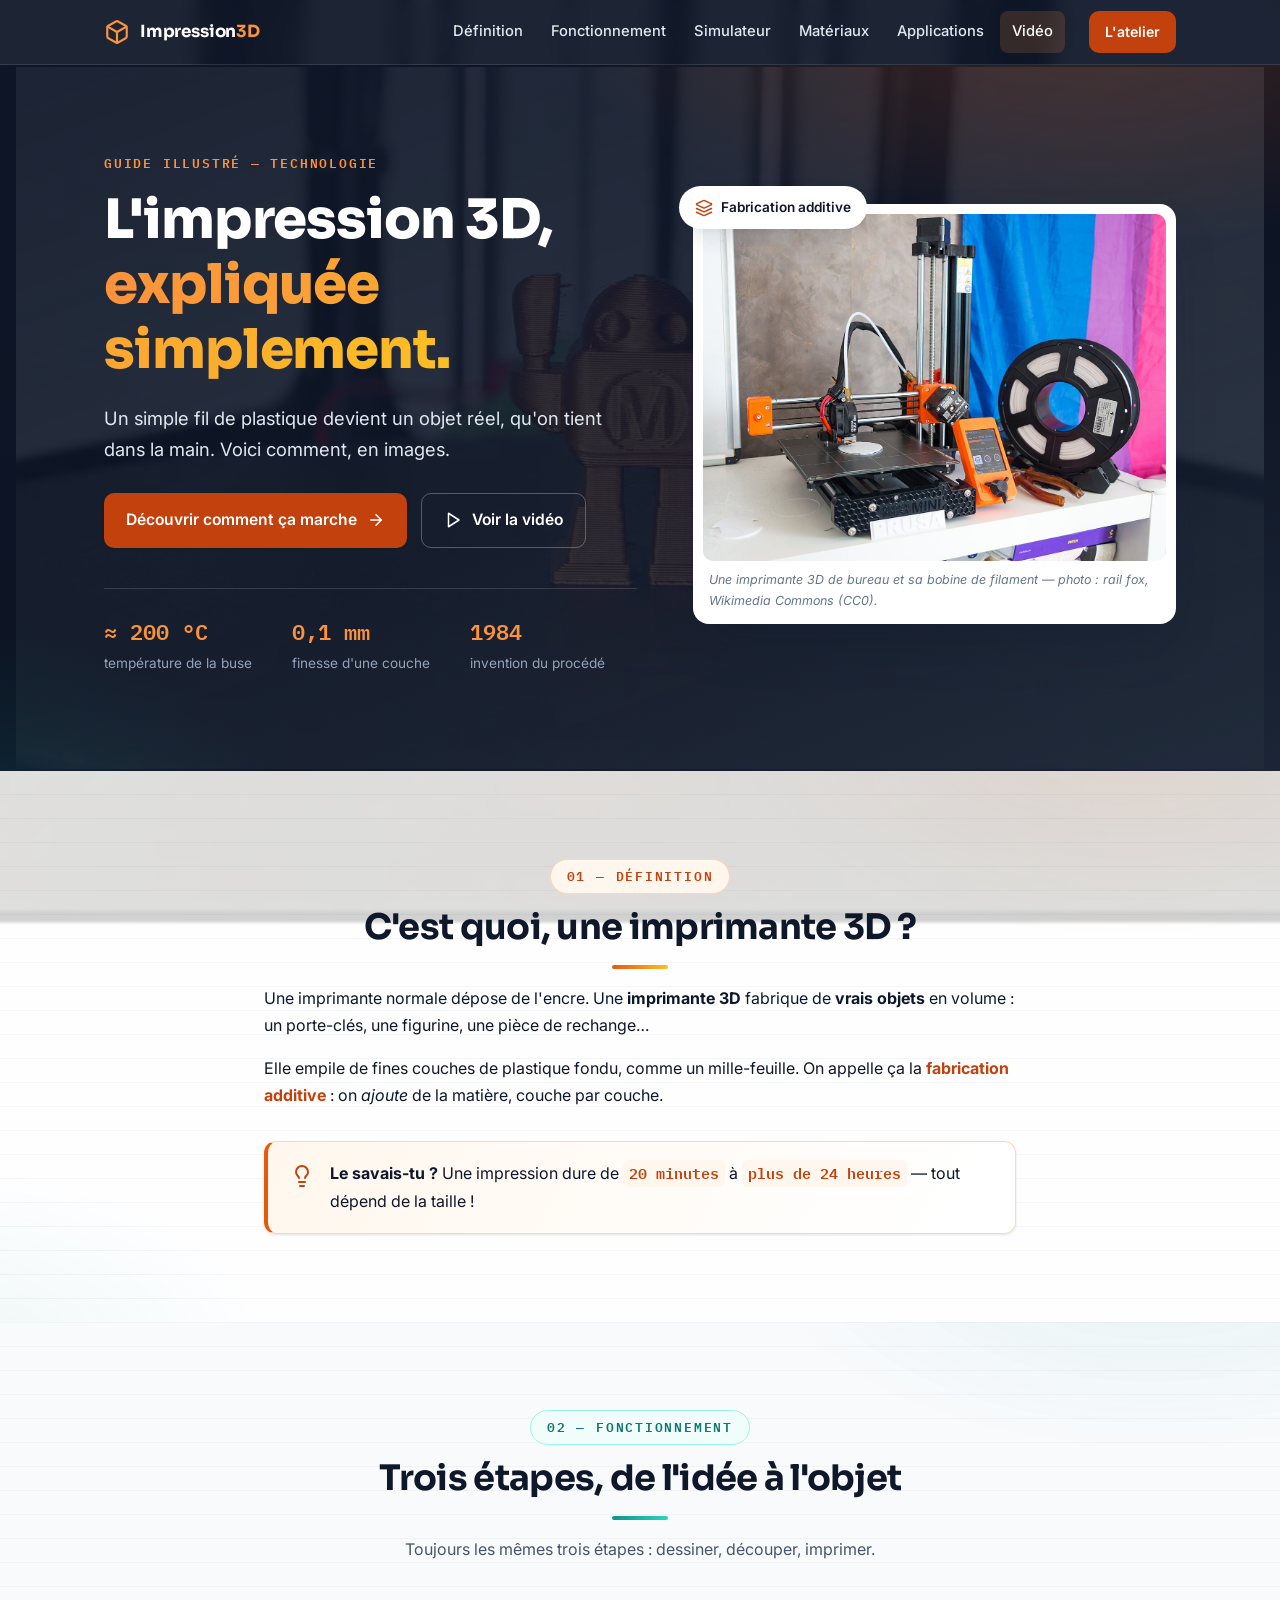
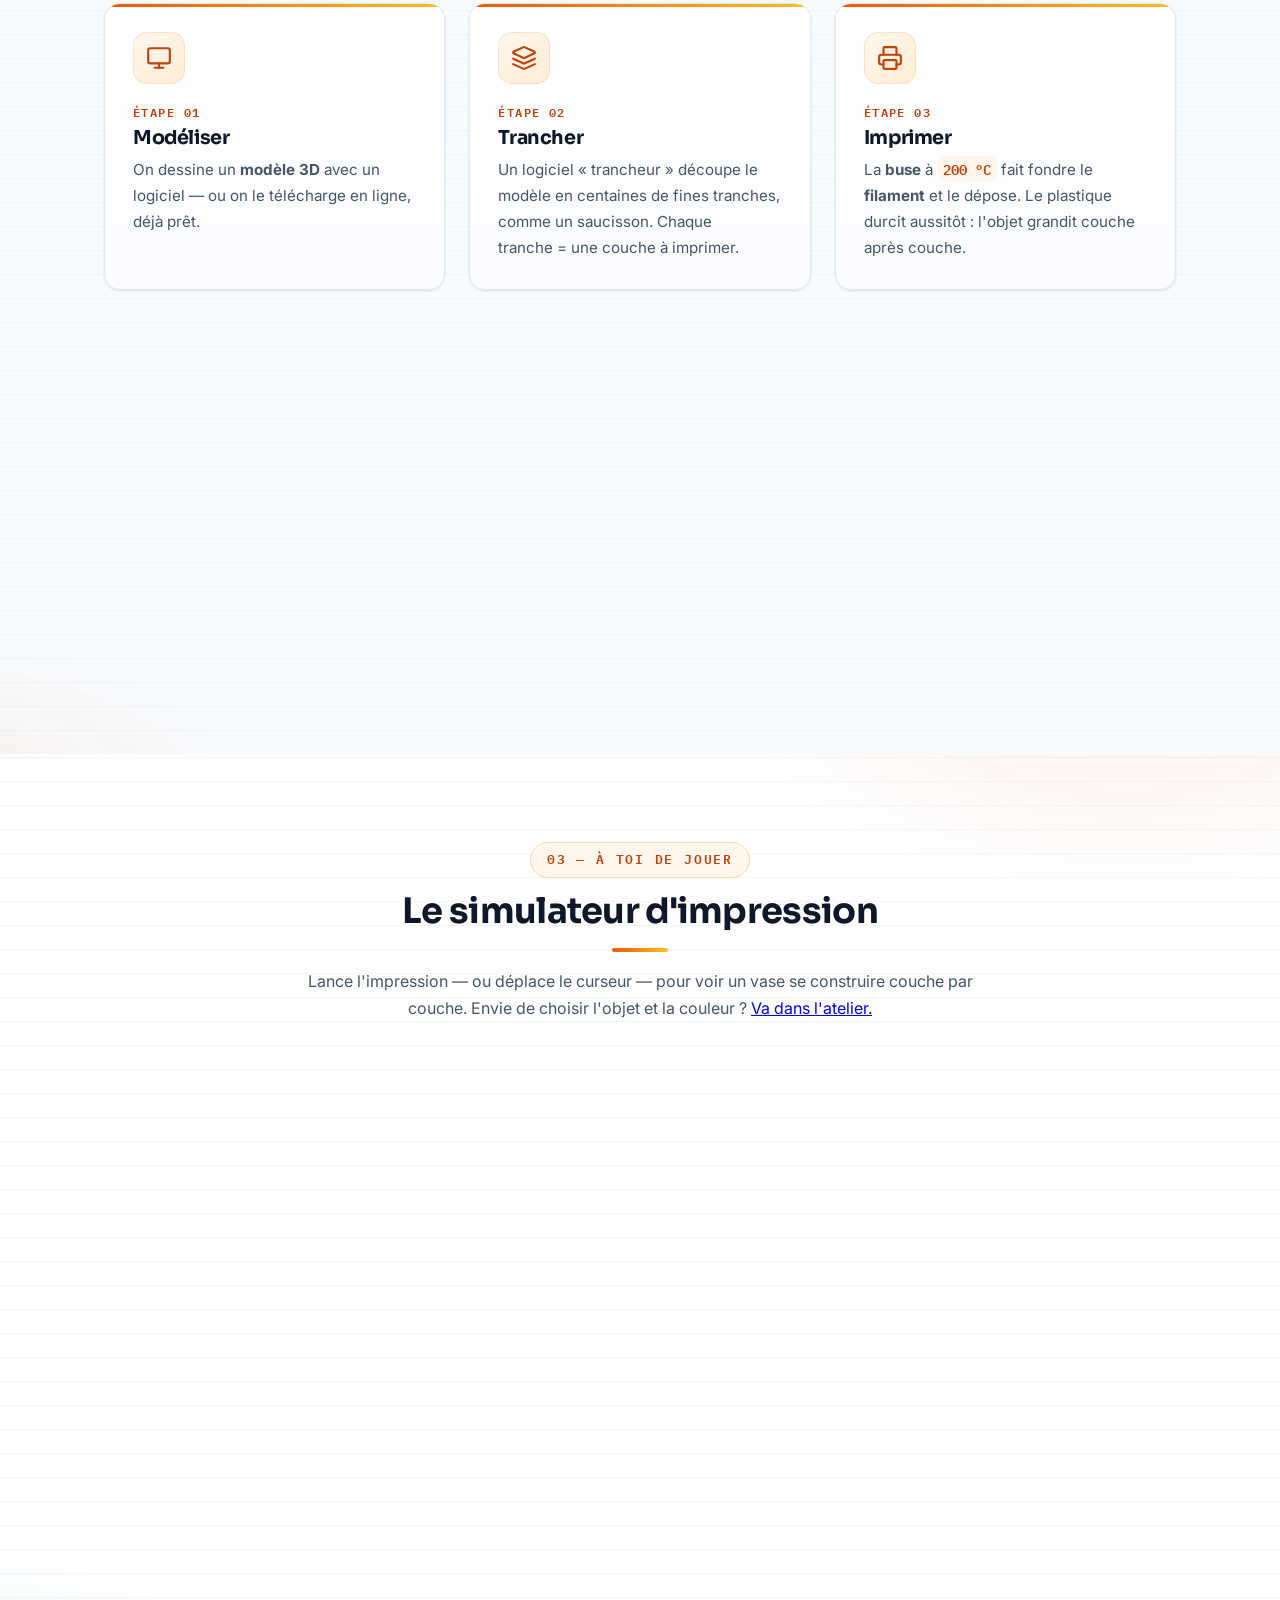
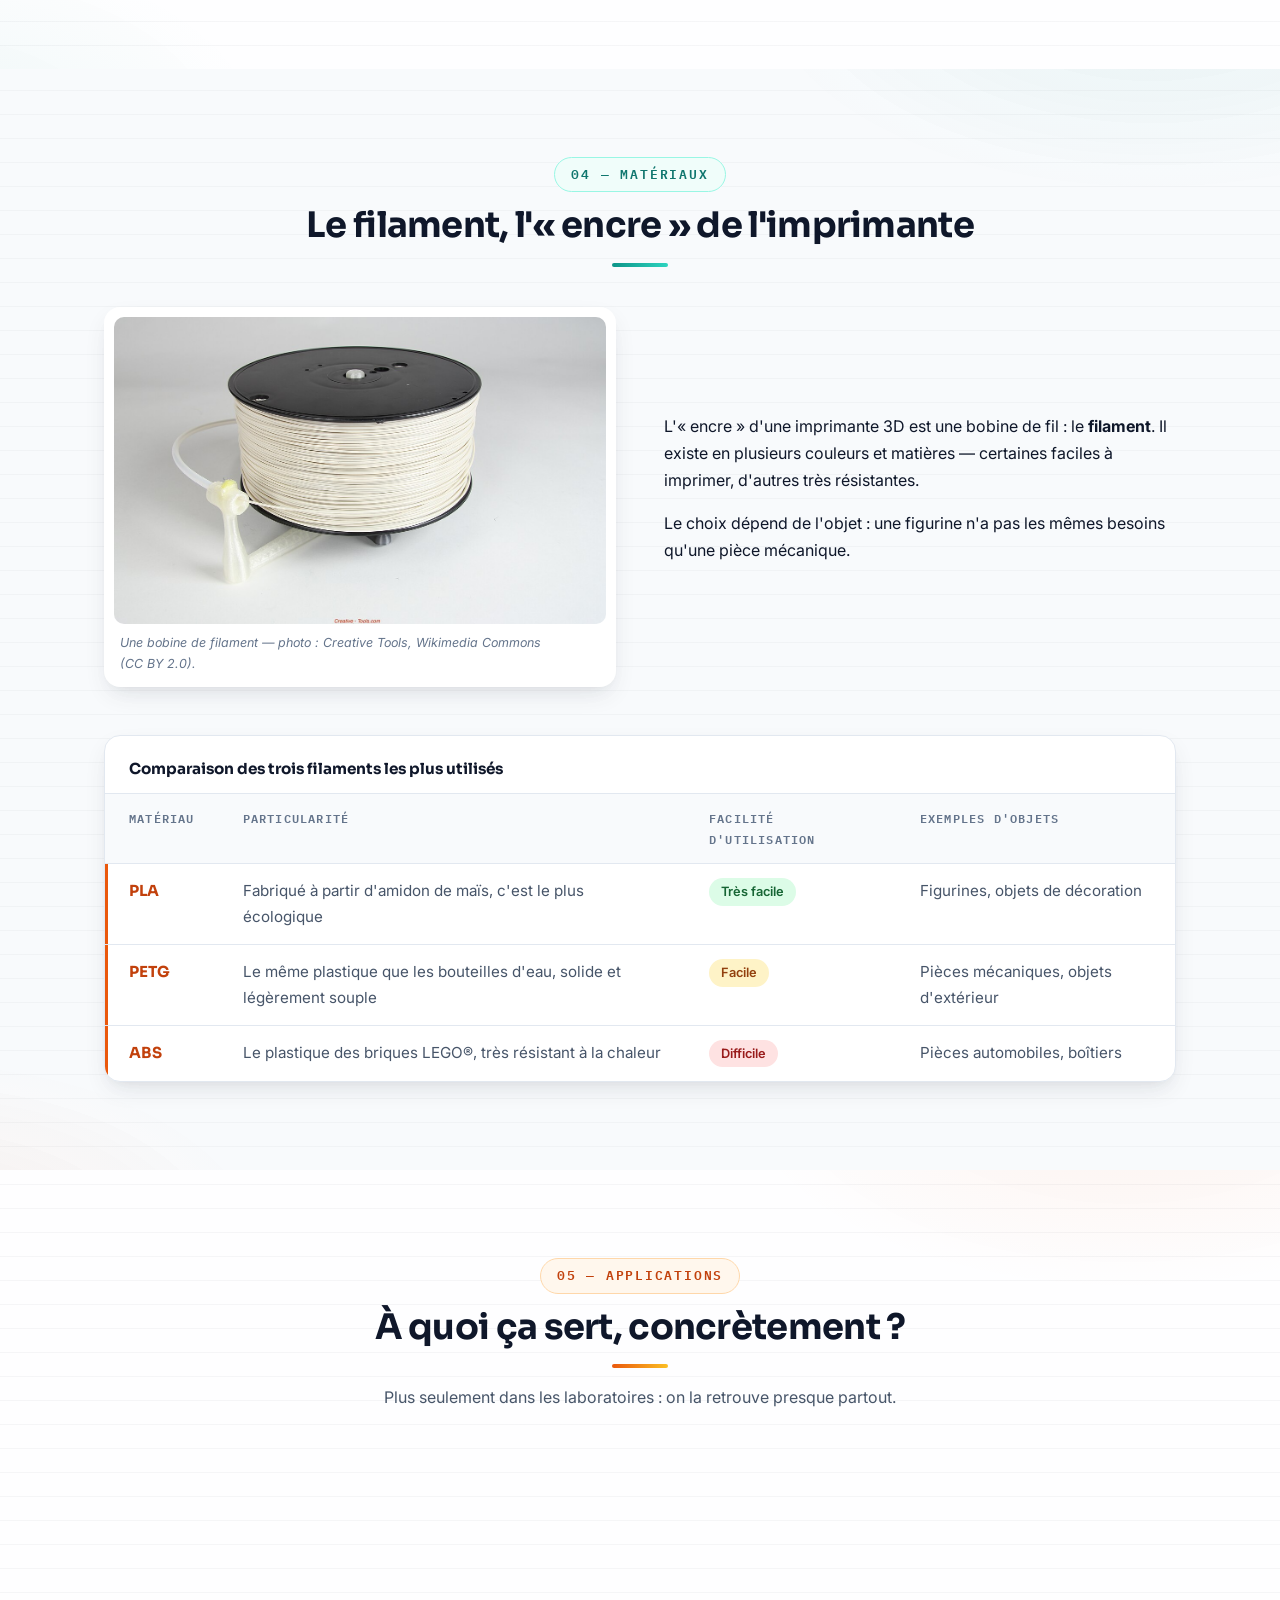
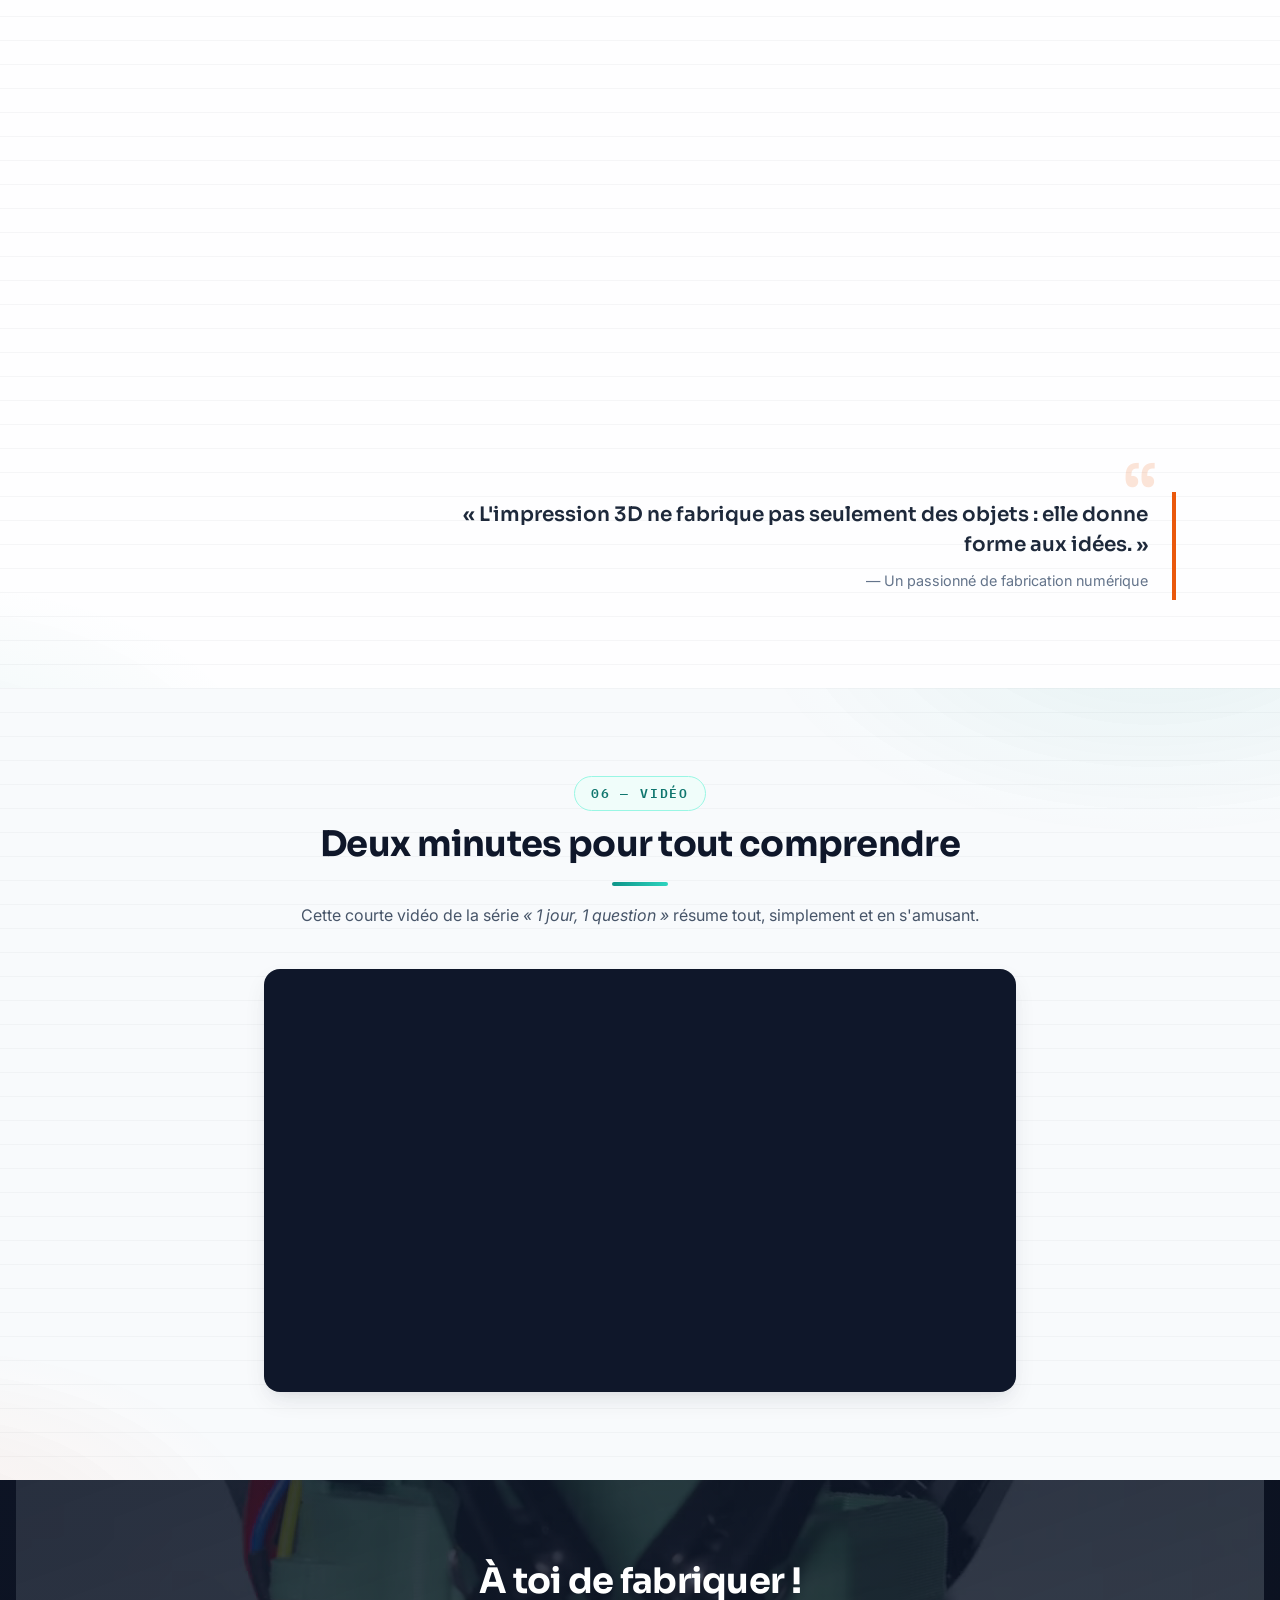
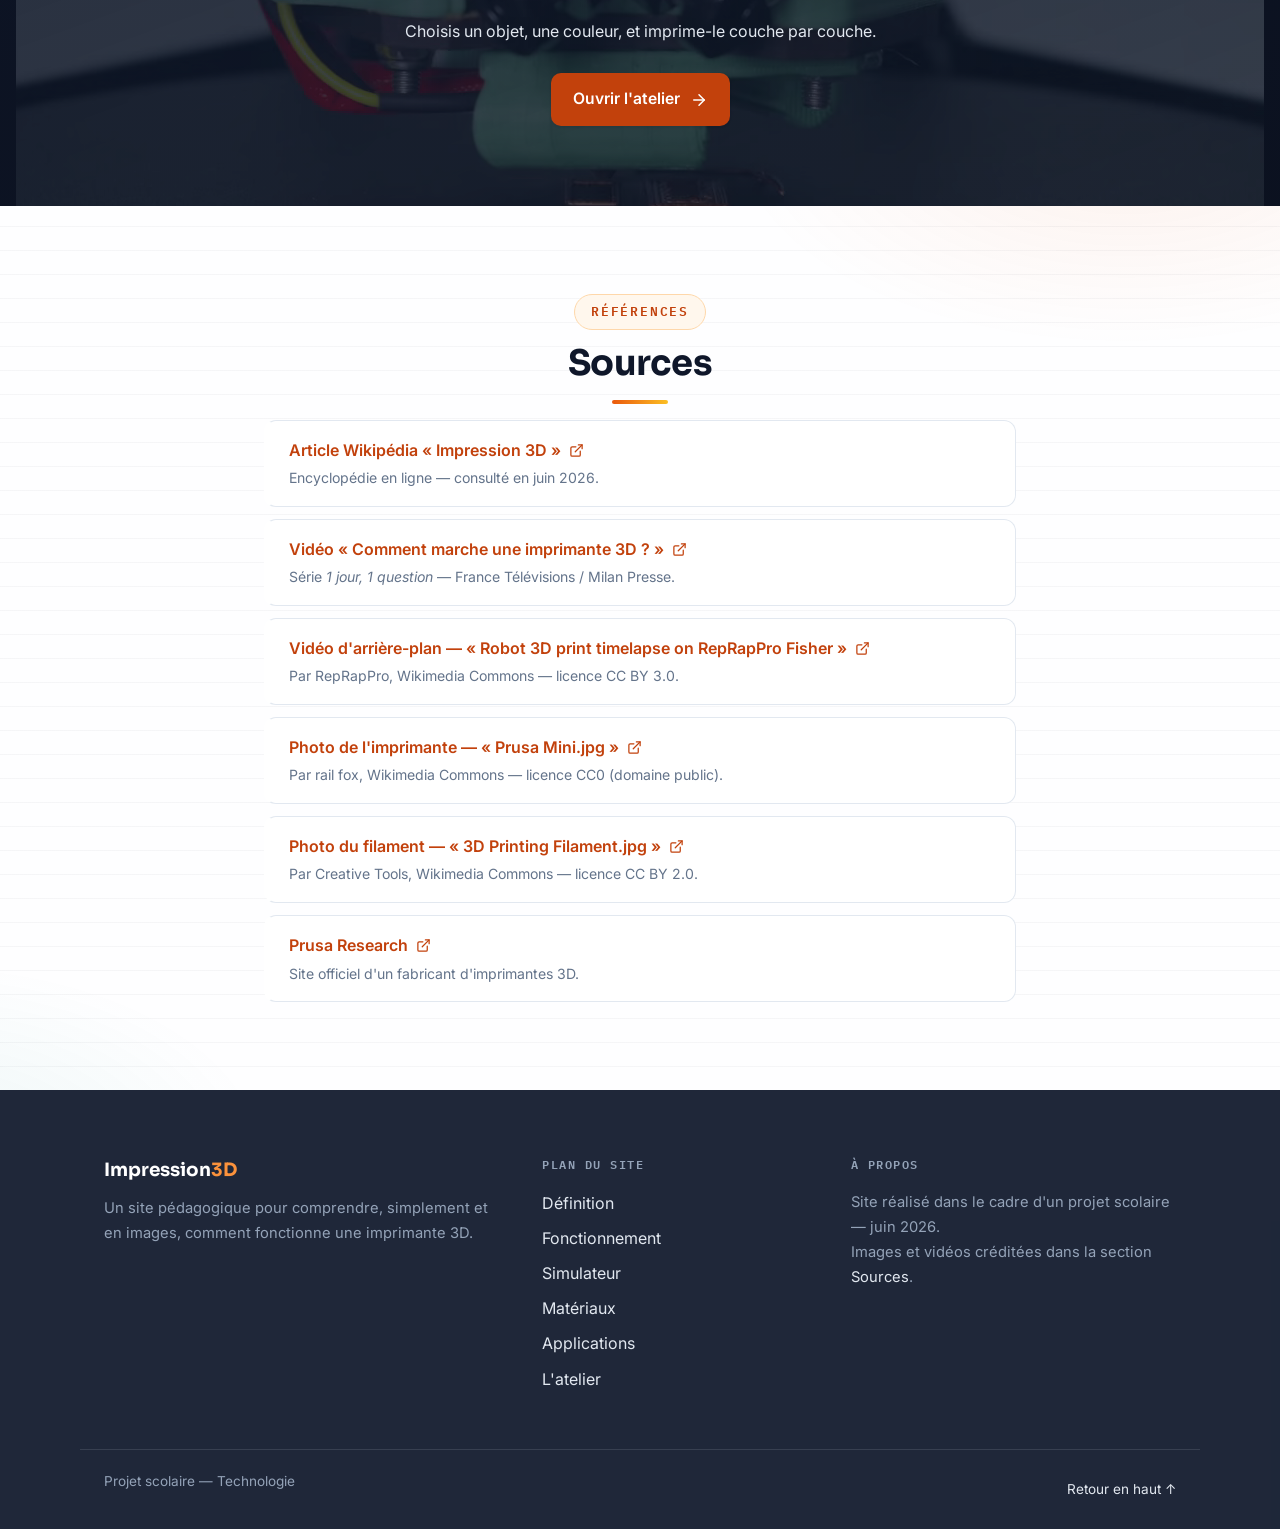
==== commit d0e7aae0: "feat: vidéo en boucle en fond des sections claires (lisibilité préservée)" ====
--- a/index.html
+++ b/index.html
@@ -12,6 +12,11 @@
     <script src="script.js" defer></script>
 </head>
 <body>
+
+<!-- ===== Vidéo de fond, derrière les sections claires (décorative) ===== -->
+<video class="fond-video" autoplay muted loop playsinline aria-hidden="true" tabindex="-1">
+    <source src="videos/impression-3d-timelapse.webm" type="video/webm">
+</video>
 
 <!-- ===== Barre de navigation ===== -->
 <header class="navbar">
--- a/style.css
+++ b/style.css
@@ -89,6 +89,28 @@
     100% { background-position: 0% 0%; }
 }
 
+/* ===== Vidéo de fond derrière les sections claires =====
+   Le timelapse passe en arrière-plan fixe, adouci et éclairci.
+   Les sections claires sont légèrement translucides : la vidéo
+   transparaît comme une texture vivante, sans gêner la lecture du
+   texte foncé. */
+.fond-video {
+    position: fixed;
+    inset: 0;
+    width: 100%;
+    height: 100%;
+    object-fit: cover;
+    z-index: -3;
+    pointer-events: none;
+    filter: saturate(0.82) brightness(1.12) blur(1.5px);
+    transform: scale(1.05);
+}
+
+@media (prefers-reduced-motion: reduce) {
+    /* La vidéo est mise en pause par le script ; on l'adoucit encore */
+    .fond-video { filter: saturate(0.7) brightness(1.18) blur(2px); }
+}
+
 ::selection {
     background: var(--primaire);
     color: #ffffff;
@@ -446,24 +468,73 @@
     position: relative;
     overflow: hidden;
     padding: 88px 0;
-    background: rgba(255, 255, 255, 0.92);
-}
-
-.section-alt { background: rgba(248, 250, 252, 0.86); }
-
+    background: rgba(255, 255, 255, 0.82);
+}
+
+.section-alt { background: rgba(248, 250, 252, 0.76); }
+
+/* Ambiance des sections claires : halos de marque très doux superposés
+   aux fines « lignes de couche » qui rappellent l'impression 3D.
+   Les halos s'inversent sur les sections alternées pour créer du rythme. */
 .section::before {
     content: "";
     position: absolute;
     inset: 0;
     z-index: 0;
     pointer-events: none;
-    background: repeating-linear-gradient(
-        0deg,
-        transparent 0 23px,
-        rgba(15, 23, 42, 0.035) 23px 24px);
+    background:
+        radial-gradient(640px 340px at 88% -8%, rgba(234, 88, 12, 0.08), transparent 62%),
+        radial-gradient(560px 320px at -6% 108%, rgba(13, 148, 136, 0.07), transparent 62%),
+        repeating-linear-gradient(0deg, transparent 0 23px, rgba(15, 23, 42, 0.035) 23px 24px);
+}
+
+.section-alt::before {
+    background:
+        radial-gradient(640px 340px at 90% -8%, rgba(13, 148, 136, 0.08), transparent 62%),
+        radial-gradient(560px 320px at -6% 108%, rgba(234, 88, 12, 0.07), transparent 62%),
+        repeating-linear-gradient(0deg, transparent 0 23px, rgba(15, 23, 42, 0.03) 23px 24px);
 }
 
 .section > .container { position: relative; z-index: 1; }
+
+/* En-tête de section : « eyebrow » en pastille + accent dégradé sous le titre */
+.section .eyebrow.centre {
+    width: fit-content;
+    margin-left: auto;
+    margin-right: auto;
+    padding: 6px 16px;
+    border-radius: 999px;
+    background: var(--primaire-pale);
+    border: 1px solid #fed7aa;
+    color: var(--primaire-fort);
+}
+
+.section-alt .eyebrow.centre {
+    background: var(--sarcelle-pale);
+    border-color: #99f6e4;
+    color: var(--sarcelle-fonce);
+}
+
+.section h2.centre {
+    position: relative;
+    padding-bottom: 20px;
+}
+
+.section h2.centre::after {
+    content: "";
+    position: absolute;
+    left: 50%;
+    bottom: 0;
+    transform: translateX(-50%);
+    width: 56px;
+    height: 4px;
+    border-radius: 999px;
+    background: linear-gradient(90deg, var(--primaire), #fbbf24);
+}
+
+.section-alt h2.centre::after {
+    background: linear-gradient(90deg, var(--sarcelle), #2dd4bf);
+}
 
 /* =====================================================
    Cartes
@@ -483,17 +554,35 @@
 }
 
 .card {
-    background: var(--surface);
+    position: relative;
+    overflow: hidden;
+    background: linear-gradient(180deg, #ffffff 0%, #fbfcfe 100%);
     border: 1px solid var(--bordure);
     border-radius: var(--rayon-g);
     padding: 28px;
     box-shadow: var(--ombre-1);
-    transition: transform var(--transition), box-shadow var(--transition);
+    transition: transform var(--transition), box-shadow var(--transition), border-color var(--transition);
+}
+
+/* Liseré dégradé en haut de carte — rappel d'une couche déposée */
+.card::before {
+    content: "";
+    position: absolute;
+    top: 0;
+    left: 0;
+    right: 0;
+    height: 3px;
+    background: linear-gradient(90deg, var(--primaire), #fbbf24);
+}
+
+.card-compacte::before {
+    background: linear-gradient(90deg, var(--sarcelle), #2dd4bf);
 }
 
 .card:hover {
-    transform: translateY(-4px);
+    transform: translateY(-6px);
     box-shadow: var(--ombre-2);
+    border-color: #cbd5e1;
 }
 
 .card p:last-child { margin-bottom: 0; color: var(--encre-douce); font-size: 0.95rem; }
@@ -502,19 +591,24 @@
     display: inline-flex;
     align-items: center;
     justify-content: center;
-    width: 48px;
-    height: 48px;
-    border-radius: 12px;
-    background: var(--primaire-pale);
+    width: 52px;
+    height: 52px;
+    border-radius: 14px;
+    background: linear-gradient(135deg, var(--primaire-pale), #ffedd5);
     color: var(--primaire-fort);
+    box-shadow: inset 0 0 0 1px rgba(234, 88, 12, 0.12);
     margin-bottom: 18px;
-}
-
-.card-icon svg { width: 24px; height: 24px; }
+    transition: transform var(--transition);
+}
+
+.card:hover .card-icon { transform: scale(1.08) rotate(-3deg); }
+
+.card-icon svg { width: 26px; height: 26px; }
 
 .card-icon-teal {
-    background: var(--sarcelle-pale);
+    background: linear-gradient(135deg, var(--sarcelle-pale), #ccfbf1);
     color: var(--sarcelle-fonce);
+    box-shadow: inset 0 0 0 1px rgba(13, 148, 136, 0.12);
 }
 
 .card-step {
@@ -523,7 +617,7 @@
     font-weight: 600;
     text-transform: uppercase;
     letter-spacing: 0.12em;
-    color: var(--encre-legere);
+    color: var(--primaire-fort);
     margin-bottom: 4px;
 }
 
@@ -537,11 +631,13 @@
     display: flex;
     gap: 16px;
     align-items: flex-start;
-    background: var(--primaire-pale);
+    background: linear-gradient(120deg, var(--primaire-pale) 0%, #ffffff 92%);
     border: 1px solid #fed7aa;
+    border-left: 4px solid var(--primaire);
     border-radius: var(--rayon);
     padding: 18px 22px;
     margin-top: 32px;
+    box-shadow: var(--ombre-1);
 }
 
 .callout-icon {
@@ -556,11 +652,11 @@
 
 .diagramme {
     margin: 0;
-    background: var(--surface);
+    background: linear-gradient(180deg, #ffffff 0%, #f8fafc 100%);
     border: 1px solid var(--bordure);
     border-radius: var(--rayon-g);
     padding: 28px;
-    box-shadow: var(--ombre-1);
+    box-shadow: var(--ombre-2);
     text-align: center;
 }
 
@@ -574,6 +670,7 @@
 }
 
 .citation {
+    position: relative;
     text-align: right;                       /* mise en forme : aligné à droite */
     font-family: var(--police-titres);
     font-size: 1.25rem;
@@ -584,6 +681,17 @@
     padding: 8px 24px 8px 0;
     margin: 56px 0 0 auto;
     max-width: 36em;
+}
+
+.citation::before {
+    content: "\201C";
+    position: absolute;
+    top: -0.5em;
+    right: 14px;
+    font-size: 4.5rem;
+    line-height: 1;
+    color: rgba(234, 88, 12, 0.16);
+    pointer-events: none;
 }
 
 .citation cite {
@@ -616,7 +724,7 @@
     background: var(--surface);
     border: 1px solid var(--bordure);
     border-radius: var(--rayon-g);
-    box-shadow: var(--ombre-1);
+    box-shadow: var(--ombre-2);
     overflow-x: auto;
 }
 
@@ -657,6 +765,7 @@
     font-weight: 700;
     color: var(--primaire-fort);
     white-space: nowrap;
+    box-shadow: inset 3px 0 0 var(--primaire);
 }
 
 tbody td { color: var(--encre-douce); }
@@ -737,11 +846,11 @@
    ===================================================== */
 
 .simulateur-carte {
-    background: var(--surface);
+    background: linear-gradient(180deg, #ffffff 0%, #f8fafc 100%);
     border: 1px solid var(--bordure);
     border-radius: var(--rayon-g);
     padding: 24px;
-    box-shadow: var(--ombre-1);
+    box-shadow: var(--ombre-2);
 }
 
 #canvas-impression {
@@ -839,12 +948,17 @@
 .liste-sources li {
     background: var(--surface);
     border: 1px solid var(--bordure);
+    border-left: 3px solid transparent;
     border-radius: var(--rayon);
     padding: 16px 22px;
-    transition: box-shadow var(--transition);
-}
-
-.liste-sources li:hover { box-shadow: var(--ombre-1); }
+    transition: box-shadow var(--transition), border-color var(--transition), transform var(--transition);
+}
+
+.liste-sources li:hover {
+    box-shadow: var(--ombre-2);
+    border-left-color: var(--primaire);
+    transform: translateX(4px);
+}
 
 .liste-sources a {
     display: inline-flex;
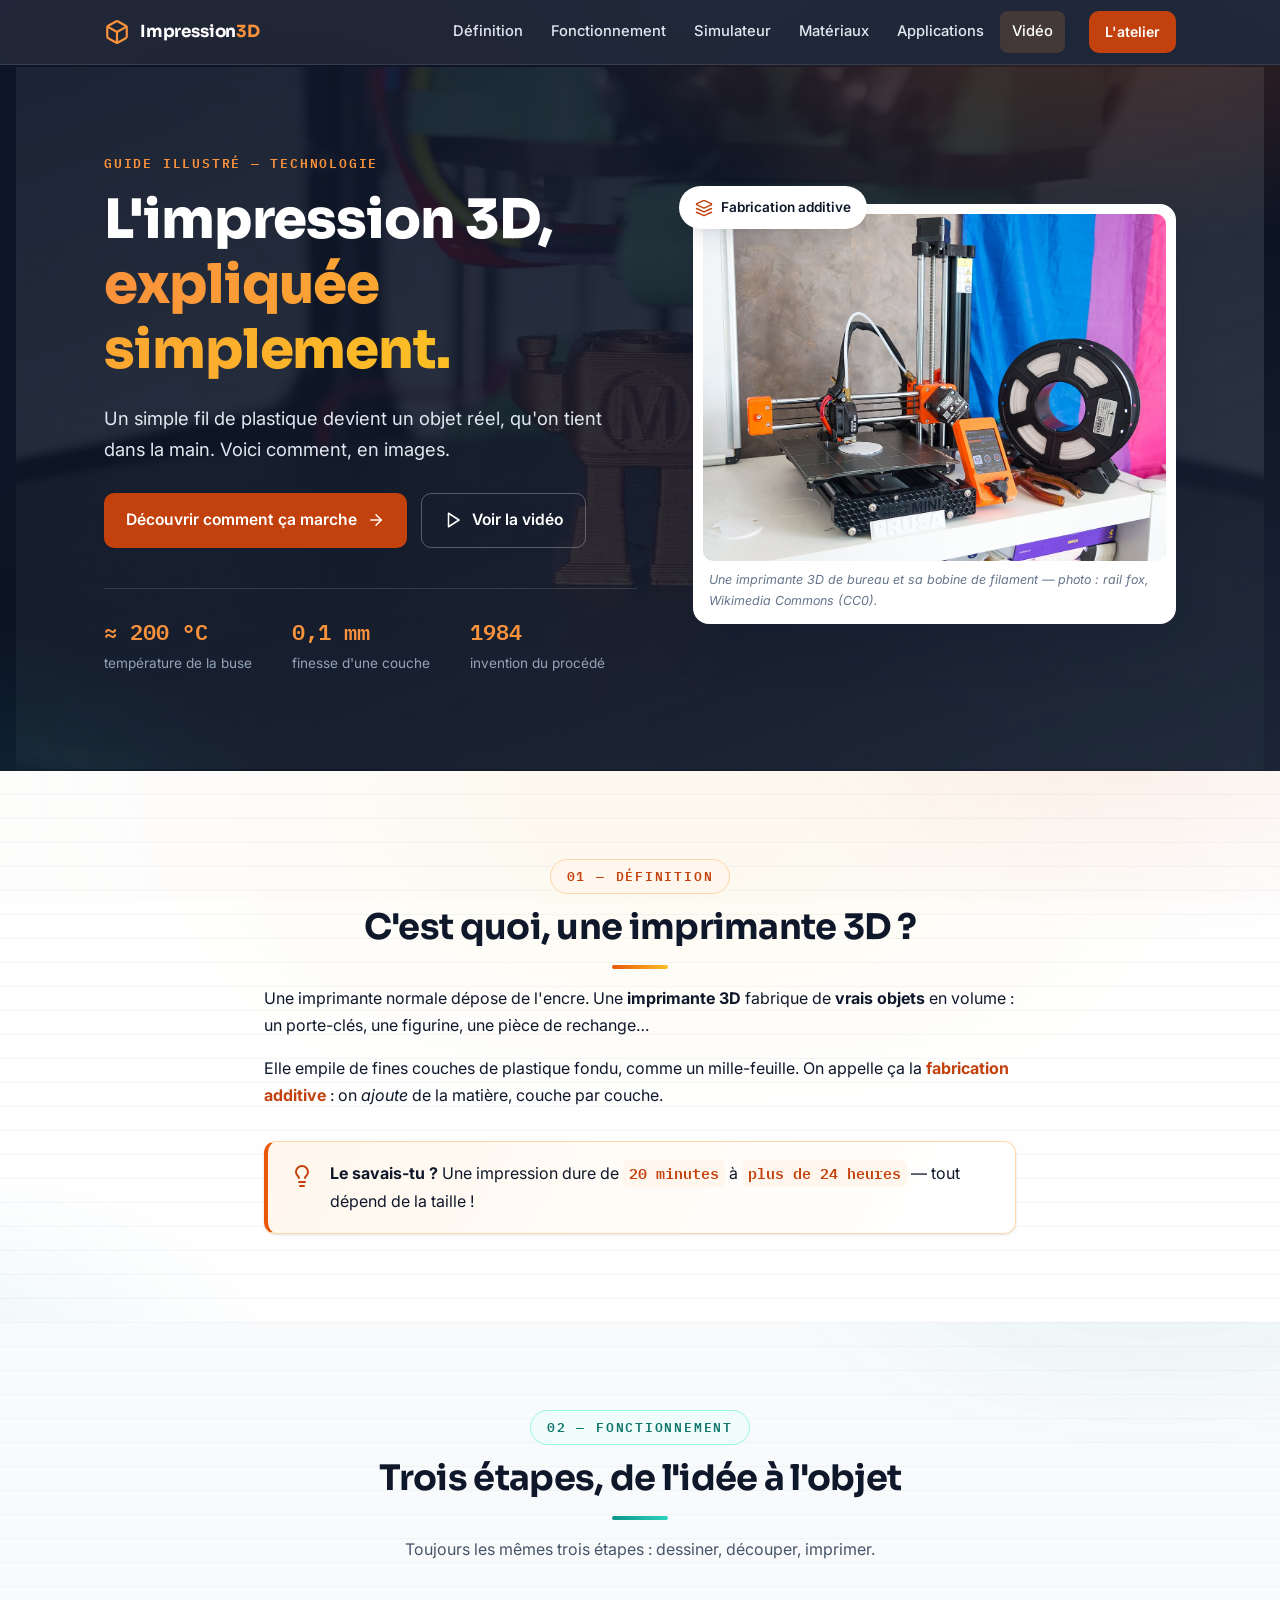
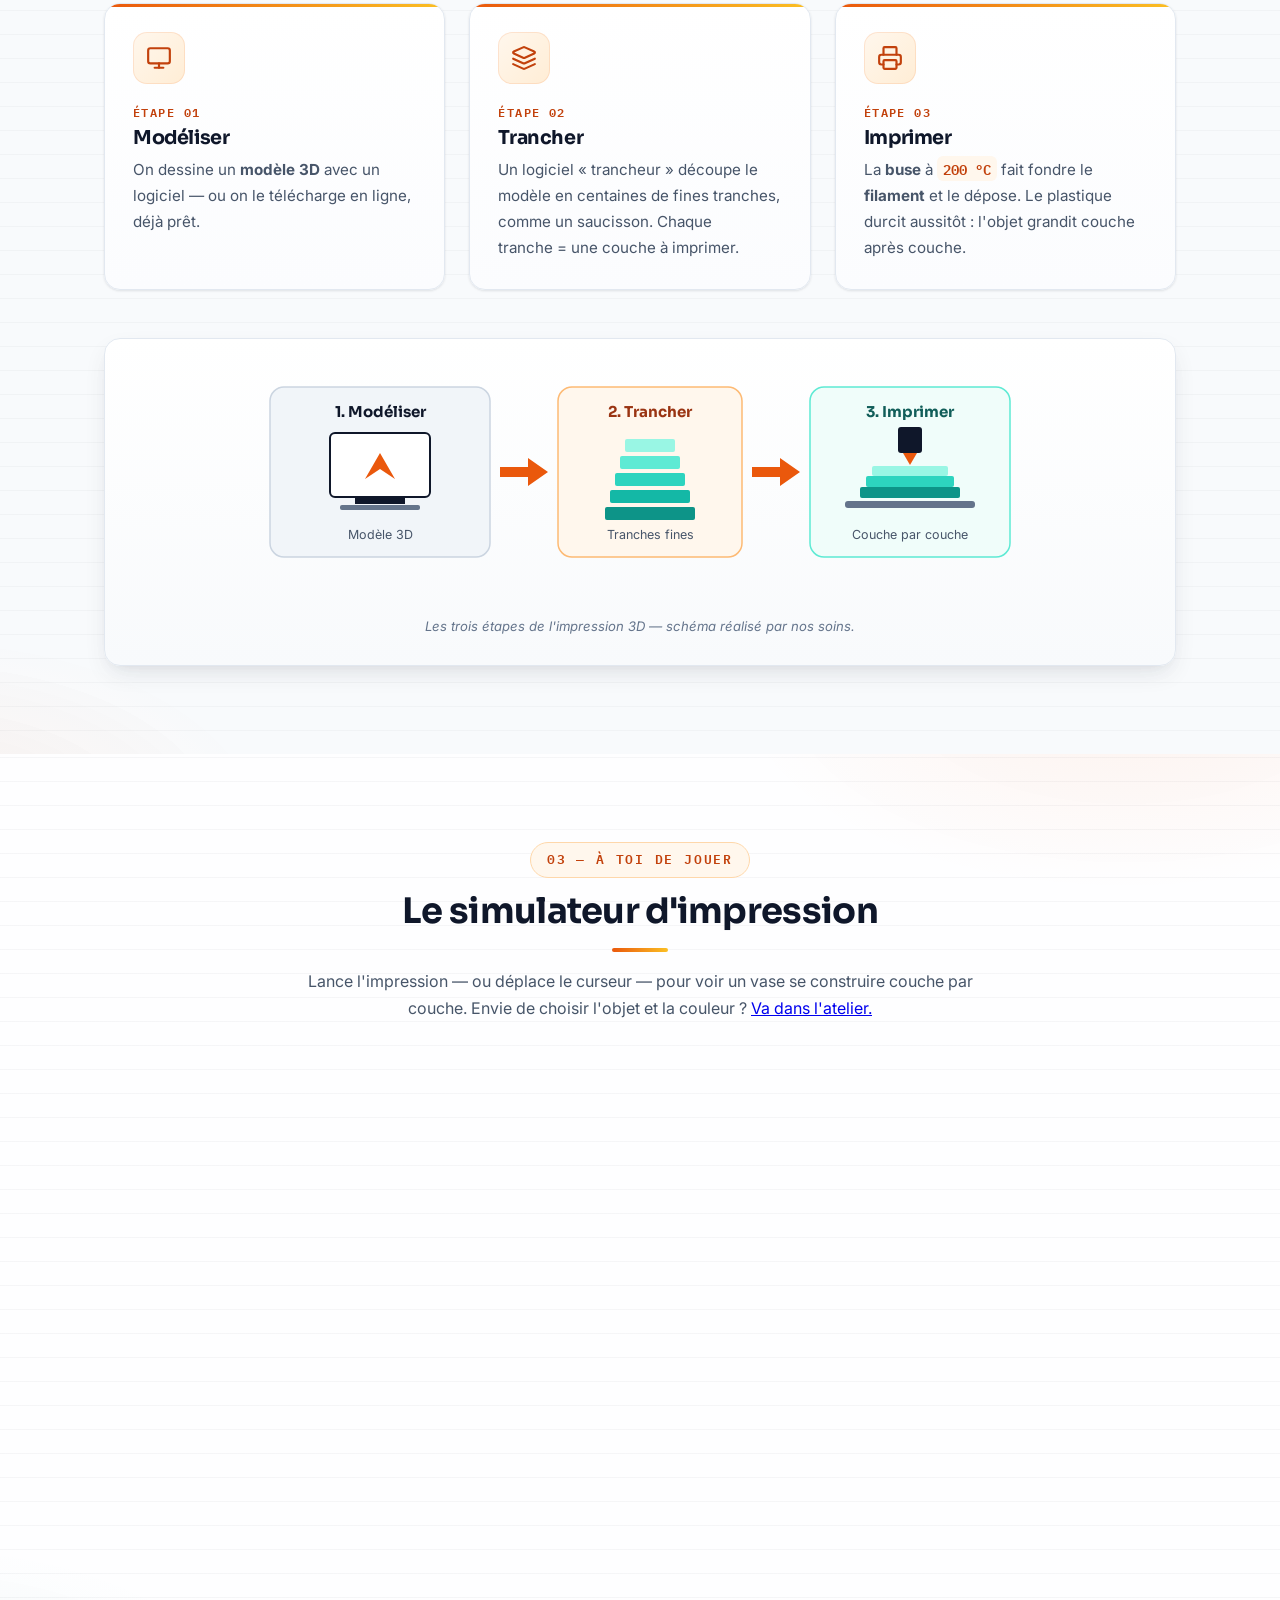
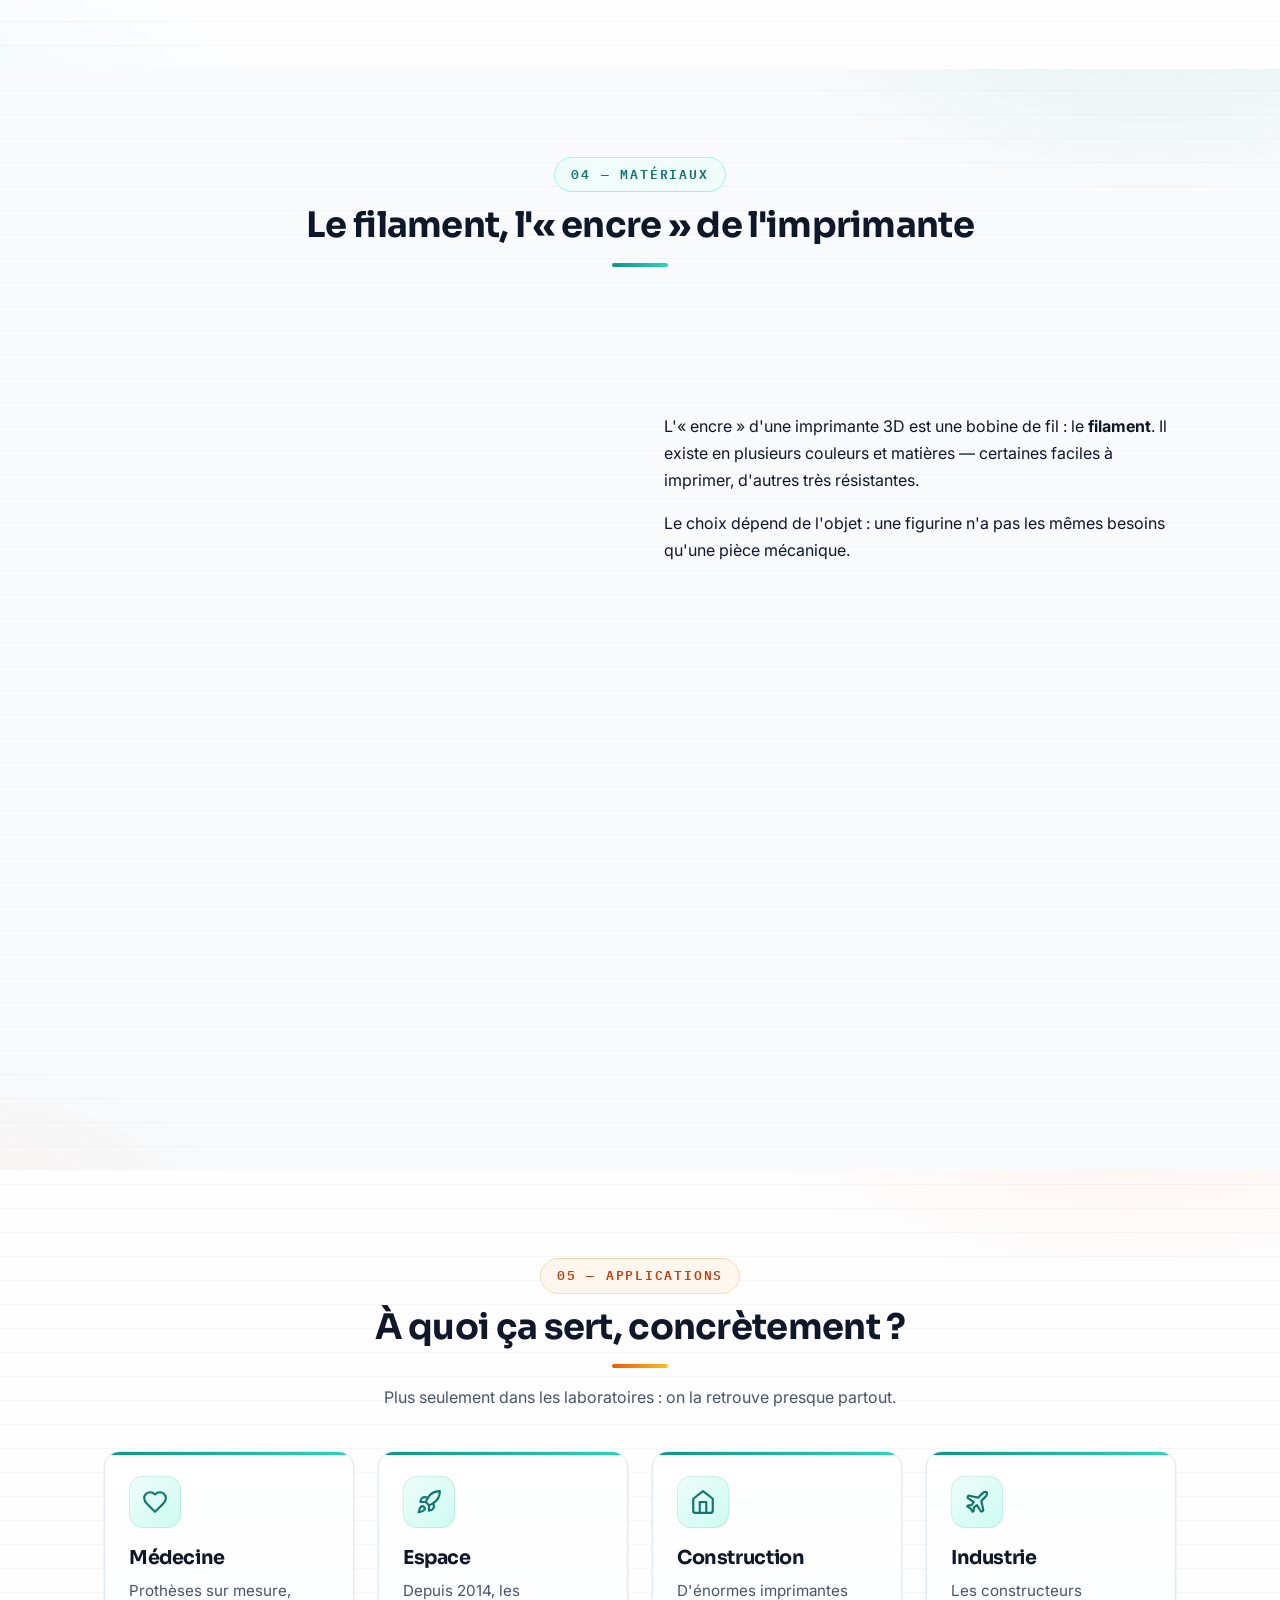
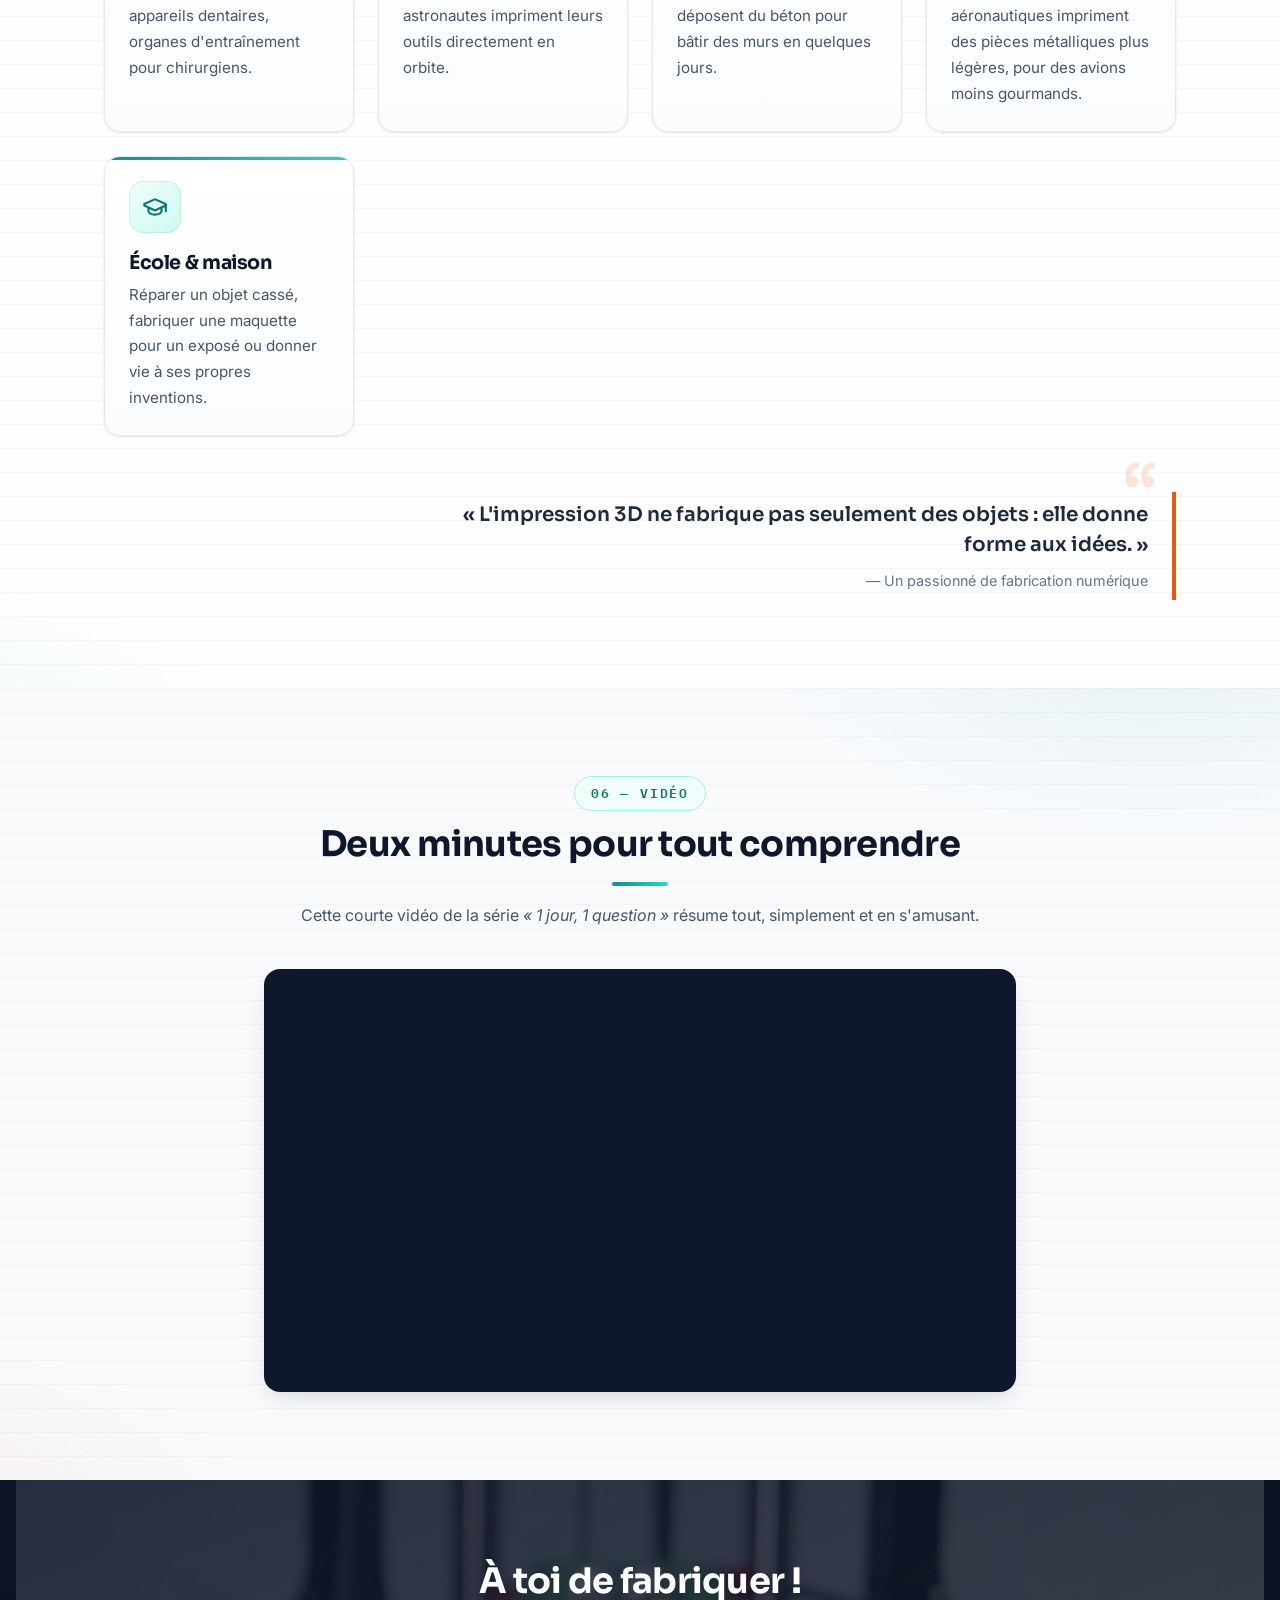
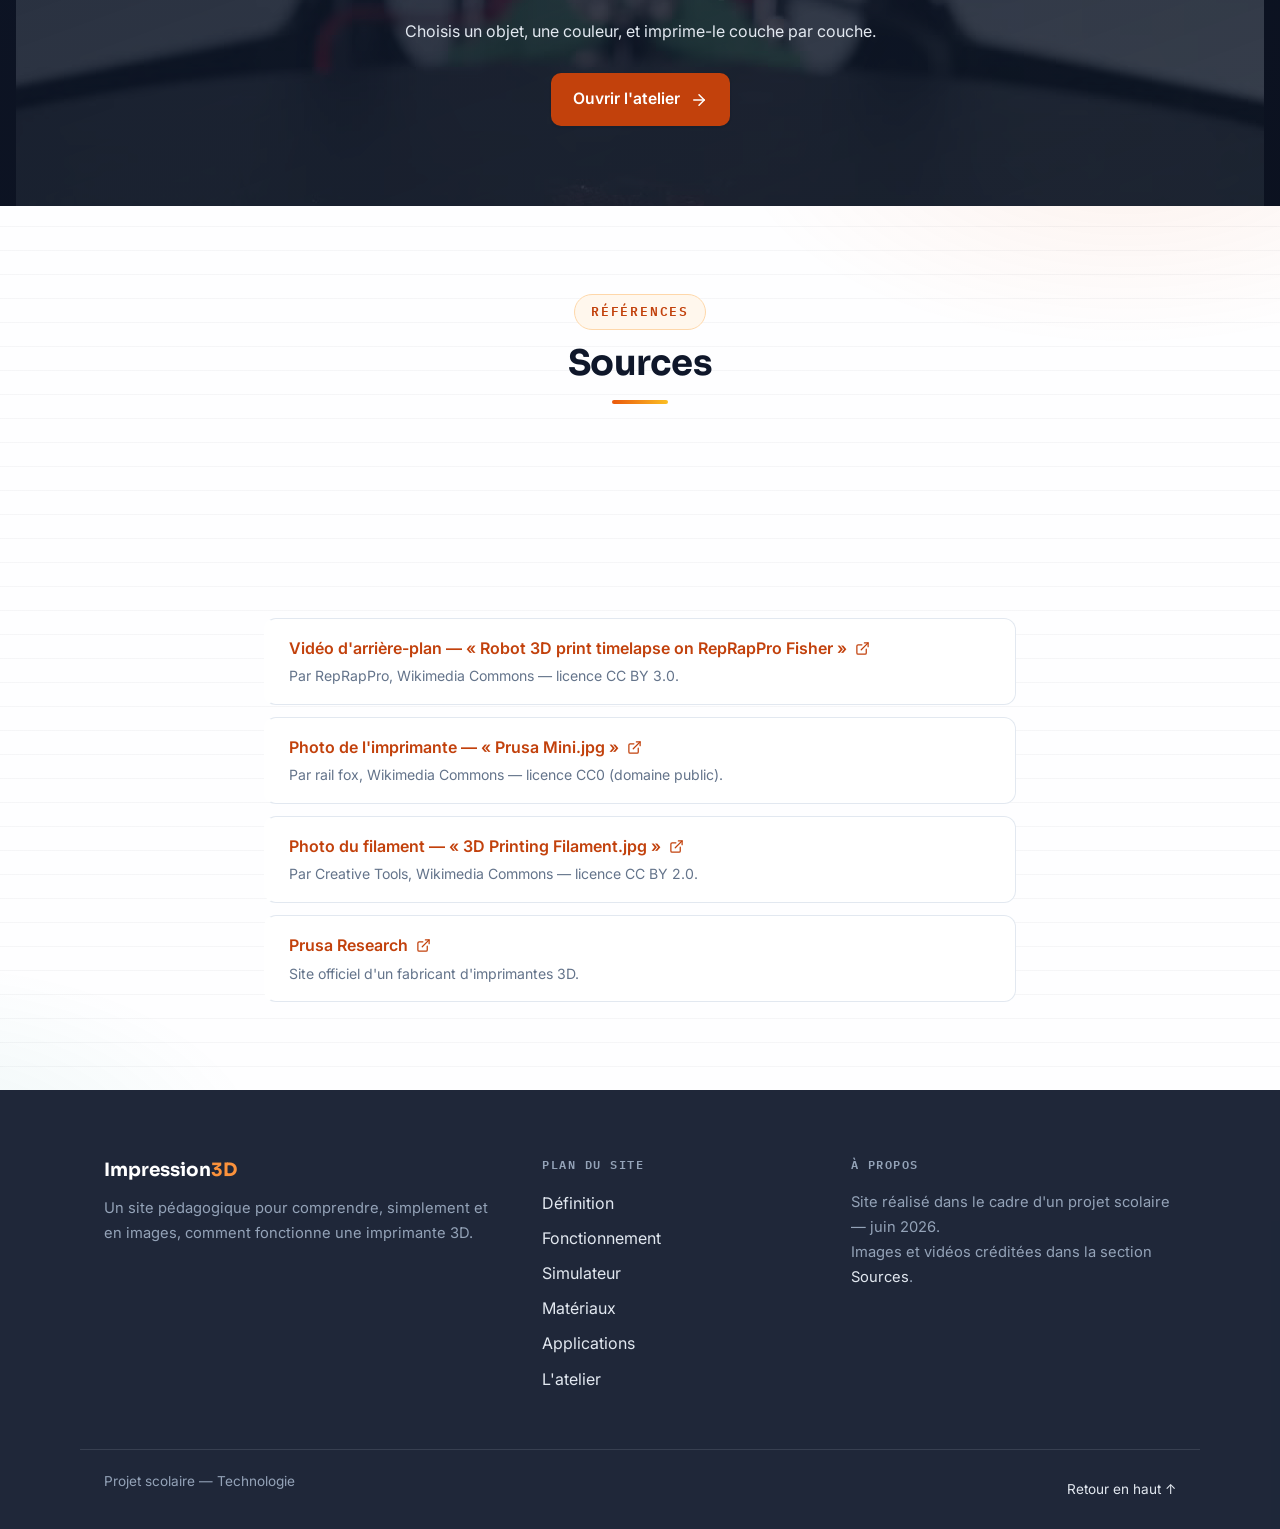
==== commit 588d5ccd: "feat: remplacer la vidéo de fond des sections claires par une aurore animée (couleurs de marque)" ====
--- a/index.html
+++ b/index.html
@@ -13,10 +13,8 @@
 </head>
 <body>
 
-<!-- ===== Vidéo de fond, derrière les sections claires (décorative) ===== -->
-<video class="fond-video" autoplay muted loop playsinline aria-hidden="true" tabindex="-1">
-    <source src="videos/impression-3d-timelapse.webm" type="video/webm">
-</video>
+<!-- ===== Fond animé « aurore » derrière les sections claires (décoratif) ===== -->
+<div class="fond-abstrait" aria-hidden="true"></div>
 
 <!-- ===== Barre de navigation ===== -->
 <header class="navbar">
--- a/style.css
+++ b/style.css
@@ -89,26 +89,52 @@
     100% { background-position: 0% 0%; }
 }
 
-/* ===== Vidéo de fond derrière les sections claires =====
-   Le timelapse passe en arrière-plan fixe, adouci et éclairci.
-   Les sections claires sont légèrement translucides : la vidéo
-   transparaît comme une texture vivante, sans gêner la lecture du
-   texte foncé. */
-.fond-video {
+/* ===== Fond animé « aurore » derrière les sections claires =====
+   Trois halos aux couleurs de la marque dérivent lentement en boucle :
+   une texture abstraite et douce, vivante comme une vidéo mais bien plus
+   lisible et légère. Les sections claires translucides la laissent
+   transparaître. Tout se fige proprement en cas d'animations réduites. */
+.fond-abstrait {
     position: fixed;
-    inset: 0;
-    width: 100%;
-    height: 100%;
-    object-fit: cover;
+    inset: -15%;
     z-index: -3;
     pointer-events: none;
-    filter: saturate(0.82) brightness(1.12) blur(1.5px);
-    transform: scale(1.05);
-}
-
-@media (prefers-reduced-motion: reduce) {
-    /* La vidéo est mise en pause par le script ; on l'adoucit encore */
-    .fond-video { filter: saturate(0.7) brightness(1.18) blur(2px); }
+    filter: blur(70px);
+    background: radial-gradient(38% 42% at 28% 32%, rgba(234, 88, 12, 0.55), transparent 72%);
+    animation: derive-a 30s ease-in-out infinite alternate;
+    will-change: transform;
+}
+
+.fond-abstrait::before,
+.fond-abstrait::after {
+    content: "";
+    position: absolute;
+    inset: 0;
+}
+
+.fond-abstrait::before {
+    background: radial-gradient(40% 44% at 72% 38%, rgba(13, 148, 136, 0.50), transparent 72%);
+    animation: derive-b 38s ease-in-out infinite alternate;
+}
+
+.fond-abstrait::after {
+    background: radial-gradient(46% 48% at 52% 78%, rgba(251, 191, 36, 0.45), transparent 72%);
+    animation: derive-c 46s ease-in-out infinite alternate;
+}
+
+@keyframes derive-a {
+    from { transform: translate(-7%, -5%) scale(1); }
+    to   { transform: translate(9%, 7%) scale(1.25); }
+}
+
+@keyframes derive-b {
+    from { transform: translate(7%, 5%) scale(1.15); }
+    to   { transform: translate(-9%, -7%) scale(1); }
+}
+
+@keyframes derive-c {
+    from { transform: translate(0, 7%) scale(1); }
+    to   { transform: translate(5%, -9%) scale(1.3); }
 }
 
 ::selection {
